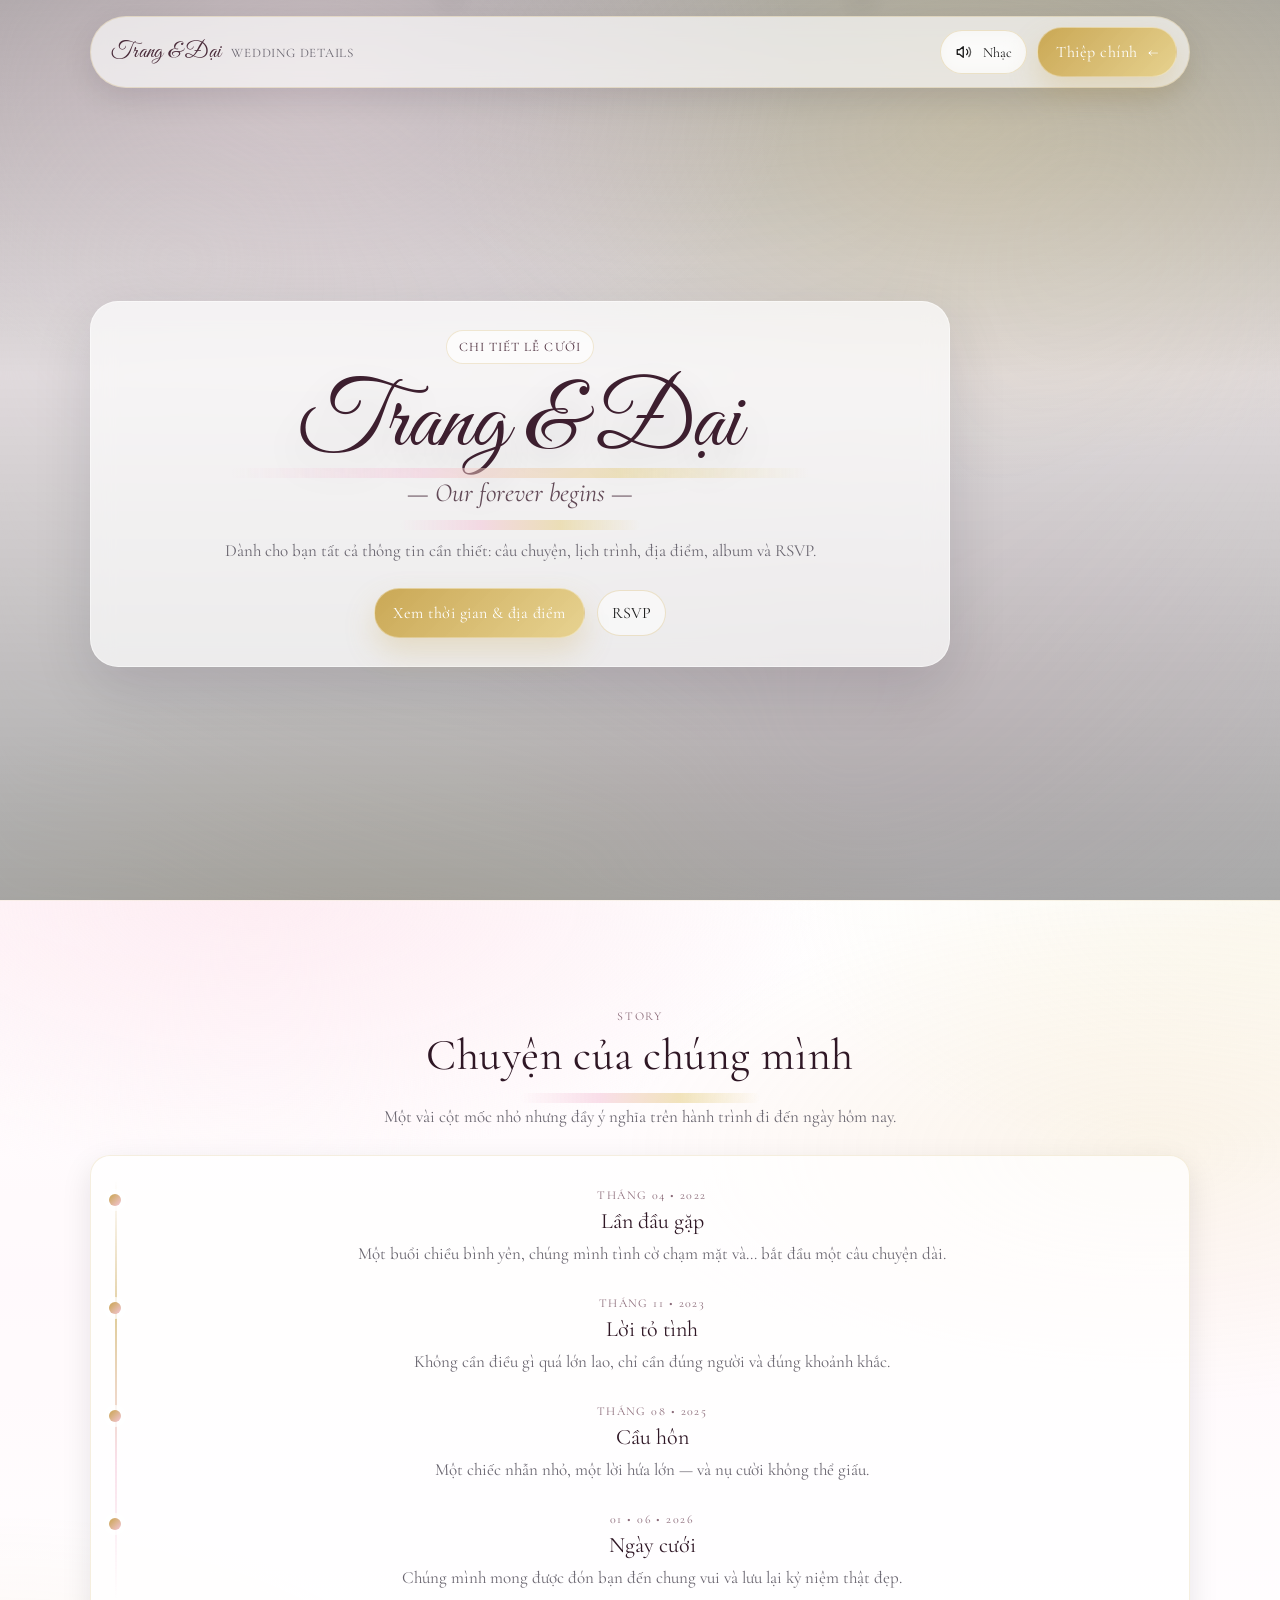
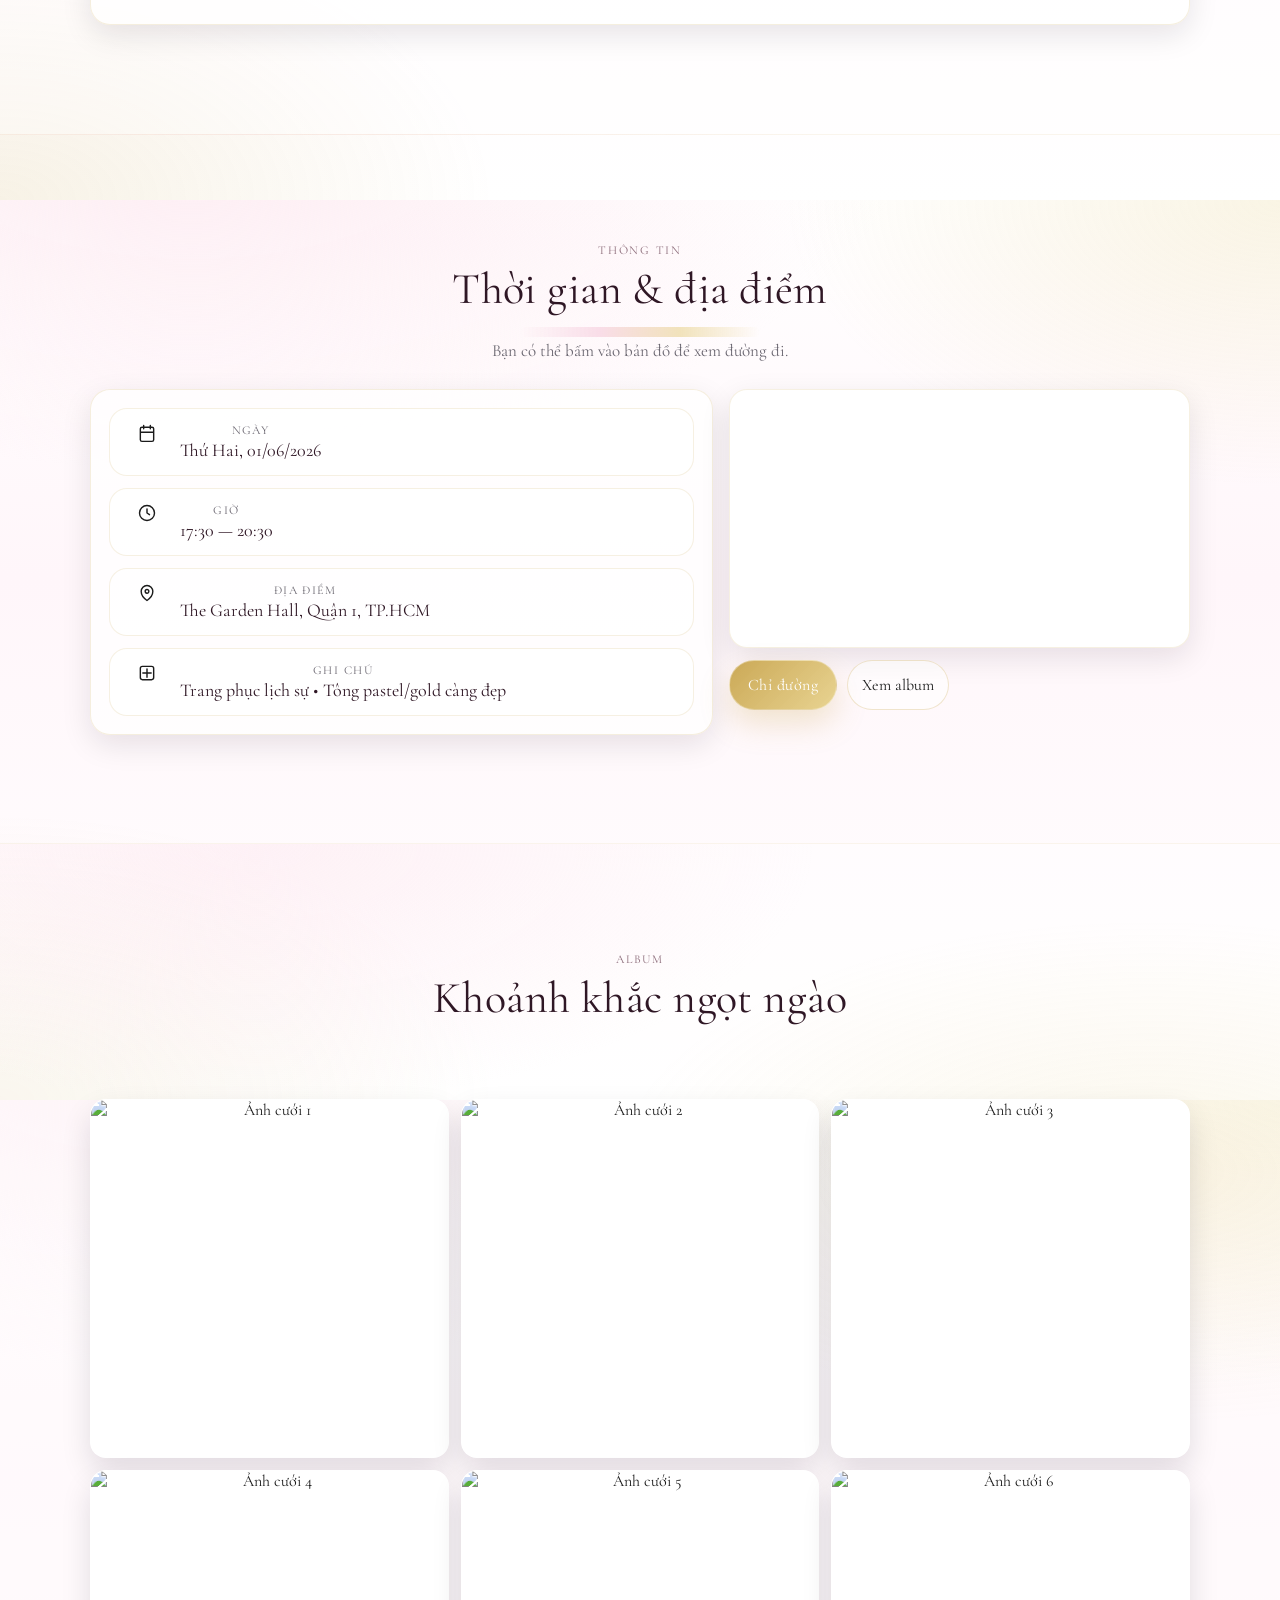
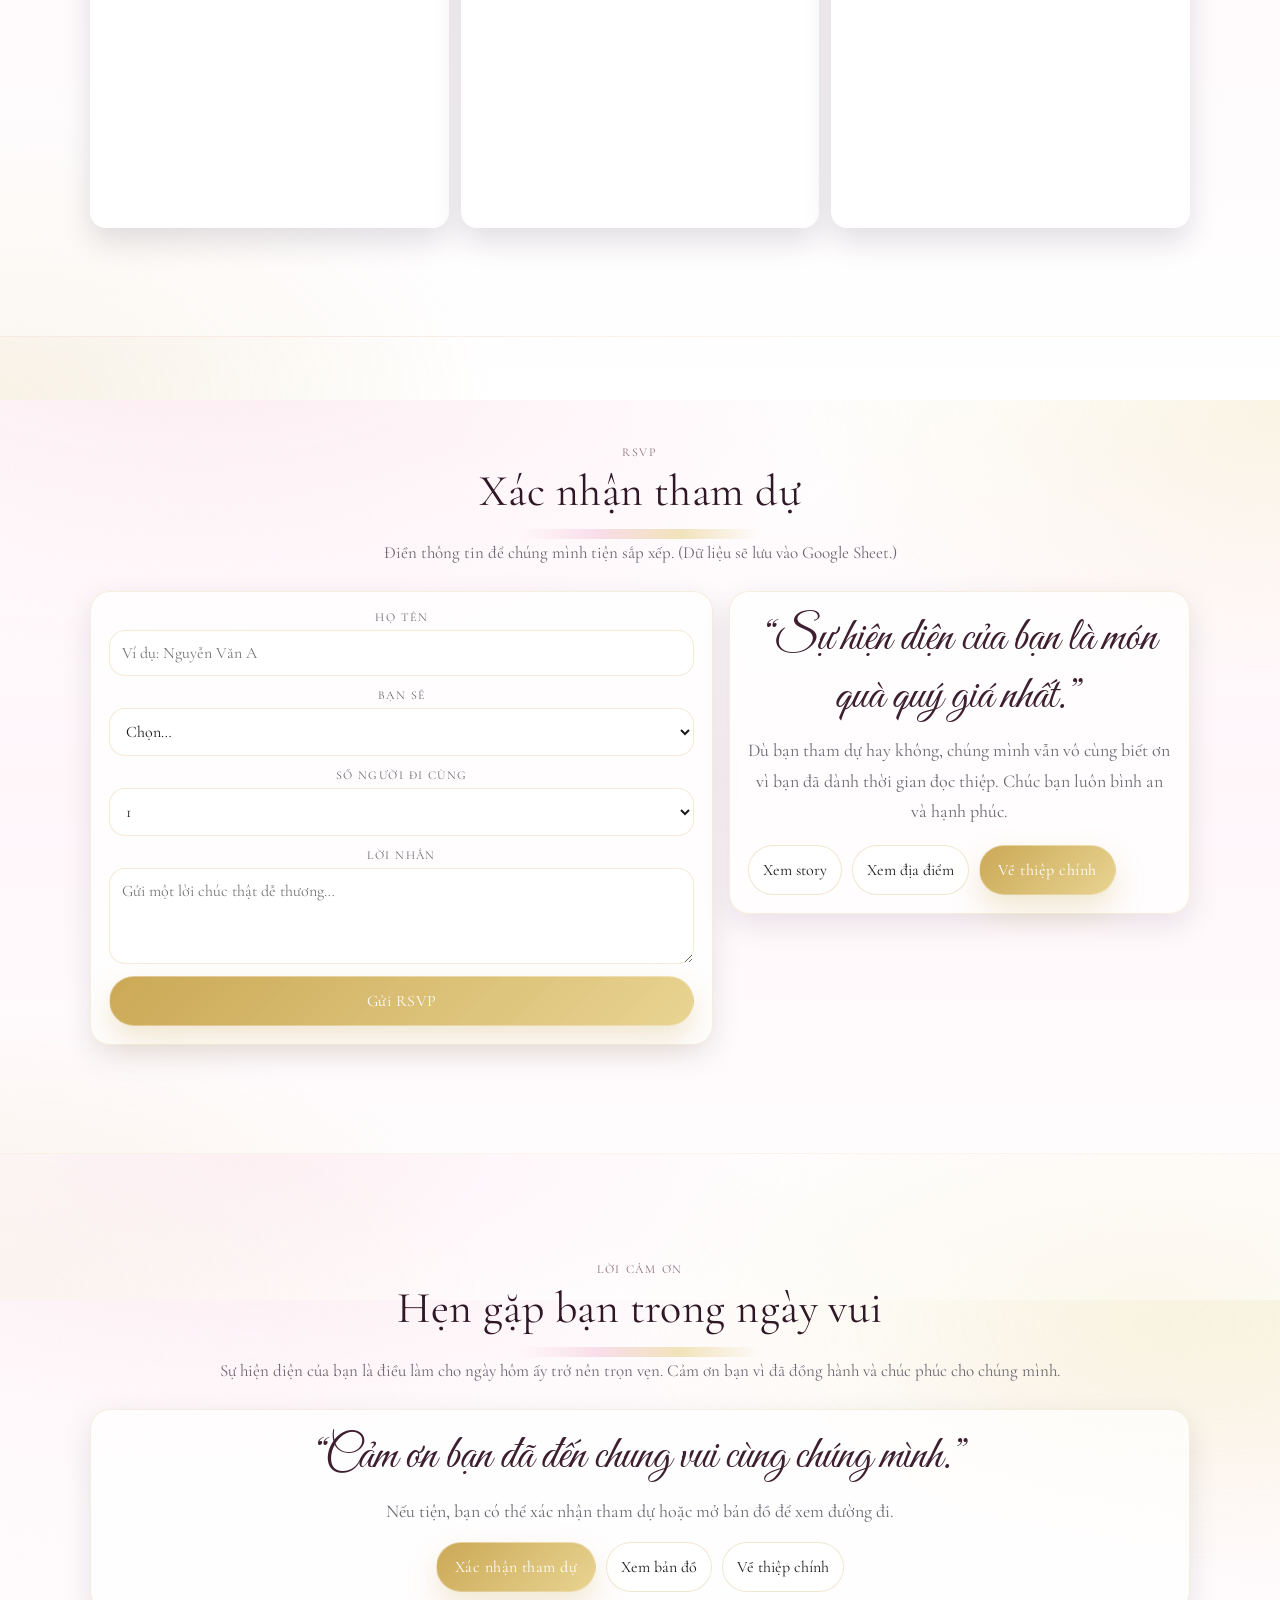
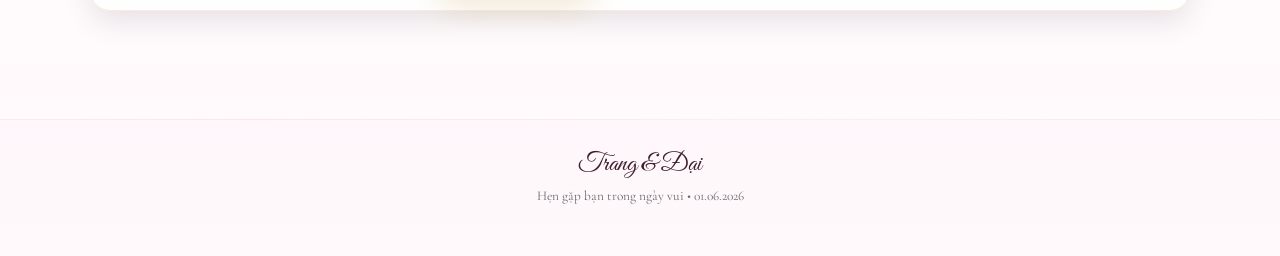
==== detail.html @ c299e95f "First commit" ====
<!doctype html>
<html lang="vi">
  <head>
    <meta charset="utf-8" />
    <meta name="viewport" content="width=device-width, initial-scale=1" />
    <title>Chi Tiết Lễ Cưới | Trang & Đại</title>
    <meta name="description" content="Chi tiết lễ cưới - câu chuyện, thời gian, địa điểm, album ảnh và RSVP." />

    <link rel="preconnect" href="https://fonts.googleapis.com" />
    <link rel="preconnect" href="https://fonts.gstatic.com" crossorigin />
    <link href="https://fonts.googleapis.com/css2?family=Cormorant+Garamond:wght@400;500;600;700&family=Great+Vibes&display=swap" rel="stylesheet" />

    <link rel="stylesheet" href="./style.css" />
  </head>
  <body>
    <div class="page-backdrop" aria-hidden="true"></div>
    <div class="petal-layer petal-layer--page" aria-hidden="true" data-petals></div>
    <div class="topbar">
      <div class="container">
        <div class="topbar-inner reveal">
          <a class="brand" href="./index.html" aria-label="Về trang thiệp">
            <span class="mark">Trang &amp; Đại</span>
            <span class="tag">Wedding Details</span>
          </a>
          <div style="display:flex; gap:10px; align-items:center;">
            <button class="btn btn-ghost" type="button" data-audio-toggle aria-pressed="false" title="Bật/Tắt nhạc nền">
              <span class="icon" aria-hidden="true">
                <svg viewBox="0 0 24 24" width="18" height="18" fill="none" xmlns="http://www.w3.org/2000/svg">
                  <path d="M11 5L6 9H3v6h3l5 4V5Z" stroke="currentColor" stroke-width="1.8" stroke-linejoin="round"/>
                  <path d="M15.5 8.5a5 5 0 0 1 0 7" stroke="currentColor" stroke-width="1.8" stroke-linecap="round"/>
                  <path d="M18.5 6a9 9 0 0 1 0 12" stroke="currentColor" stroke-width="1.8" stroke-linecap="round" opacity=".7"/>
                </svg>
              </span>
              <span style="font-size:14px;">Nhạc</span>
            </button>
            <a class="btn btn-primary" href="./index.html">
              Thiệp chính
              <span aria-hidden="true">←</span>
            </a>
          </div>
        </div>
      </div>
    </div>

    <header class="hero">
      <div class="hero-media" aria-hidden="true">
        <img
          data-parallax
          src="https://images.unsplash.com/photo-1529634806980-85c3dd6d34ac?auto=format&fit=crop&w=2200&q=80"
          alt=""
        />
      </div>

      <div class="container hero-content">
        <div class="hero-card">
          <div class="eyebrow reveal">Chi tiết lễ cưới</div>
          <div class="hero-names reveal delay-1">
            <span class="script">Trang &amp; Đại</span>
            <div class="amp">— Our forever begins —</div>
          </div>
          <div class="ornament reveal delay-2" aria-hidden="true"></div>
          <p class="hero-sub reveal delay-2">
            Dành cho bạn tất cả thông tin cần thiết: câu chuyện, lịch trình, địa điểm, album và RSVP.
          </p>
          <div class="meta-row reveal delay-3">
            <a class="btn btn-primary" href="#info">Xem thời gian &amp; địa điểm</a>
            <a class="btn btn-ghost" href="#rsvp">RSVP</a>
          </div>
        </div>
      </div>
    </header>

    <main>
      <section class="section section--alt section--center" id="story">
        <div class="container">
          <div class="section-head">
            <div class="kicker reveal">Story</div>
            <div class="h2 reveal delay-1">Chuyện của chúng mình</div>
            <div class="ornament reveal delay-2" aria-hidden="true"></div>
            <p class="lead reveal delay-2">
              Một vài cột mốc nhỏ nhưng đầy ý nghĩa trên hành trình đi đến ngày hôm nay.
            </p>
          </div>

          <div class="card reveal">
            <div class="timeline">
              <div class="tl-item reveal">
                <div class="tl-date">Tháng 04 • 2022</div>
                <div class="tl-title">Lần đầu gặp</div>
                <p class="tl-text">Một buổi chiều bình yên, chúng mình tình cờ chạm mặt và… bắt đầu một câu chuyện dài.</p>
              </div>
              <div class="tl-item reveal delay-1">
                <div class="tl-date">Tháng 11 • 2023</div>
                <div class="tl-title">Lời tỏ tình</div>
                <p class="tl-text">Không cần điều gì quá lớn lao, chỉ cần đúng người và đúng khoảnh khắc.</p>
              </div>
              <div class="tl-item reveal delay-2">
                <div class="tl-date">Tháng 08 • 2025</div>
                <div class="tl-title">Cầu hôn</div>
                <p class="tl-text">Một chiếc nhẫn nhỏ, một lời hứa lớn — và nụ cười không thể giấu.</p>
              </div>
              <div class="tl-item reveal delay-3">
                <div class="tl-date">01 • 06 • 2026</div>
                <div class="tl-title">Ngày cưới</div>
                <p class="tl-text">Chúng mình mong được đón bạn đến chung vui và lưu lại kỷ niệm thật đẹp.</p>
              </div>
            </div>
          </div>
        </div>
      </section>

      <section class="section section--center" id="info">
        <div class="container">
          <div class="section-head">
            <div class="kicker reveal">Thông tin</div>
            <div class="h2 reveal delay-1">Thời gian &amp; địa điểm</div>
            <div class="ornament reveal delay-2" aria-hidden="true"></div>
            <p class="lead reveal delay-2">Bạn có thể bấm vào bản đồ để xem đường đi.</p>
          </div>

          <div class="grid two-col">
            <div class="card reveal">
              <div class="info">
                <div class="info-item">
                  <div style="min-width:44px;">
                    <span class="icon" aria-hidden="true">
                      <svg viewBox="0 0 24 24" width="20" height="20" fill="none" xmlns="http://www.w3.org/2000/svg">
                        <path d="M8 7V3m8 4V3M5 11h14M6 5h12a2 2 0 0 1 2 2v13a2 2 0 0 1-2 2H6a2 2 0 0 1-2-2V7a2 2 0 0 1 2-2Z" stroke="currentColor" stroke-width="1.7" stroke-linecap="round"/>
                      </svg>
                    </span>
                  </div>
                  <div>
                    <div class="label">Ngày</div>
                    <div class="value">Thứ Hai, 01/06/2026</div>
                  </div>
                </div>
                <div class="info-item">
                  <div style="min-width:44px;">
                    <span class="icon" aria-hidden="true">
                      <svg viewBox="0 0 24 24" width="20" height="20" fill="none" xmlns="http://www.w3.org/2000/svg">
                        <path d="M12 7v5l3 2" stroke="currentColor" stroke-width="1.7" stroke-linecap="round" stroke-linejoin="round"/>
                        <path d="M12 21a9 9 0 1 0 0-18 9 9 0 0 0 0 18Z" stroke="currentColor" stroke-width="1.7"/>
                      </svg>
                    </span>
                  </div>
                  <div>
                    <div class="label">Giờ</div>
                    <div class="value">17:30 — 20:30</div>
                  </div>
                </div>
                <div class="info-item">
                  <div style="min-width:44px;">
                    <span class="icon" aria-hidden="true">
                      <svg viewBox="0 0 24 24" width="20" height="20" fill="none" xmlns="http://www.w3.org/2000/svg">
                        <path d="M12 21s7-4.7 7-11a7 7 0 0 0-14 0c0 6.3 7 11 7 11Z" stroke="currentColor" stroke-width="1.7" />
                        <path d="M12 12.2a2.2 2.2 0 1 0 0-4.4 2.2 2.2 0 0 0 0 4.4Z" stroke="currentColor" stroke-width="1.7" />
                      </svg>
                    </span>
                  </div>
                  <div>
                    <div class="label">Địa điểm</div>
                    <div class="value">The Garden Hall, Quận 1, TP.HCM</div>
                  </div>
                </div>
                <div class="info-item">
                  <div style="min-width:44px;">
                    <span class="icon" aria-hidden="true">
                      <svg viewBox="0 0 24 24" width="20" height="20" fill="none" xmlns="http://www.w3.org/2000/svg">
                        <path d="M7 12h10M12 7v10" stroke="currentColor" stroke-width="1.7" stroke-linecap="round"/>
                        <path d="M4 6.5a2.5 2.5 0 0 1 2.5-2.5h11A2.5 2.5 0 0 1 20 6.5v11A2.5 2.5 0 0 1 17.5 20h-11A2.5 2.5 0 0 1 4 17.5v-11Z" stroke="currentColor" stroke-width="1.7"/>
                      </svg>
                    </span>
                  </div>
                  <div>
                    <div class="label">Ghi chú</div>
                    <div class="value">Trang phục lịch sự • Tông pastel/gold càng đẹp</div>
                  </div>
                </div>
              </div>
            </div>

            <div class="reveal delay-1">
              <div class="map" aria-label="Bản đồ Google Maps">
                <iframe
                  loading="lazy"
                  referrerpolicy="no-referrer-when-downgrade"
                  src="https://www.google.com/maps?q=Landmark%2081%20Ho%20Chi%20Minh%20City&output=embed"
                  title="Google Maps"
                ></iframe>
              </div>
              <div style="margin-top:12px; display:flex; gap:10px; flex-wrap:wrap;">
                <a class="btn btn-primary" href="https://www.google.com/maps?q=Landmark%2081%20Ho%20Chi%20Minh%20City" target="_blank" rel="noreferrer">Chỉ đường</a>
                <a class="btn btn-ghost" href="#album">Xem album</a>
              </div>
            </div>
          </div>
        </div>
      </section>

      <section class="section section--alt section--center" id="album">
        <div class="container">
          <div class="section-head">
            <div class="kicker reveal">Album</div>
            <div class="h2 reveal delay-1">Khoảnh khắc ngọt ngào</div>
            <div class="ornament reveal delay-2" aria-hidden="true"></div>
            <p class="lead reveal delay-2">Chạm vào ảnh để xem lớn (lightbox).</p>
          </div>

          <div class="gallery reveal" data-gallery>
            <div class="g-item" data-src="https://images.unsplash.com/photo-1523437237164-d442d57cc3c9?auto=format&fit=crop&w=2200&q=80">
              <img src="https://images.unsplash.com/photo-1523437237164-d442d57cc3c9?auto=format&fit=crop&w=900&q=80" alt="Ảnh cưới 1" loading="lazy" />
            </div>
            <div class="g-item" data-src="https://images.unsplash.com/photo-1529634806980-85c3dd6d34ac?auto=format&fit=crop&w=2200&q=80">
              <img src="https://images.unsplash.com/photo-1529634806980-85c3dd6d34ac?auto=format&fit=crop&w=900&q=80" alt="Ảnh cưới 2" loading="lazy" />
            </div>
            <div class="g-item" data-src="https://images.unsplash.com/photo-1520857014576-2c4f4c972b57?auto=format&fit=crop&w=2200&q=80">
              <img src="https://images.unsplash.com/photo-1520857014576-2c4f4c972b57?auto=format&fit=crop&w=900&q=80" alt="Ảnh cưới 3" loading="lazy" />
            </div>
            <div class="g-item" data-src="https://images.unsplash.com/photo-1529516544815-3f3c1fc8a94a?auto=format&fit=crop&w=2200&q=80">
              <img src="https://images.unsplash.com/photo-1529516544815-3f3c1fc8a94a?auto=format&fit=crop&w=900&q=80" alt="Ảnh cưới 4" loading="lazy" />
            </div>
            <div class="g-item" data-src="https://images.unsplash.com/photo-1519741497674-611481863552?auto=format&fit=crop&w=2200&q=80">
              <img src="https://images.unsplash.com/photo-1519741497674-611481863552?auto=format&fit=crop&w=900&q=80" alt="Ảnh cưới 5" loading="lazy" />
            </div>
            <div class="g-item" data-src="https://images.unsplash.com/photo-1521702813222-1943f3fb9c07?auto=format&fit=crop&w=2200&q=80">
              <img src="https://images.unsplash.com/photo-1521702813222-1943f3fb9c07?auto=format&fit=crop&w=900&q=80" alt="Ảnh cưới 6" loading="lazy" />
            </div>
          </div>
        </div>
      </section>

      <section class="section section--center" id="rsvp">
        <div class="container">
          <div class="section-head">
            <div class="kicker reveal">RSVP</div>
            <div class="h2 reveal delay-1">Xác nhận tham dự</div>
            <div class="ornament reveal delay-2" aria-hidden="true"></div>
            <p class="lead reveal delay-2">Điền thông tin để chúng mình tiện sắp xếp. (Dữ liệu sẽ lưu vào Google Sheet.)</p>
          </div>

          <div class="grid two-col">
            <div class="card reveal">
              <form class="rsvp" data-rsvp>
                <div class="field">
                  <label for="name">Họ tên</label>
                  <input id="name" name="name" autocomplete="name" placeholder="Ví dụ: Nguyễn Văn A" required />
                </div>
                <div class="field">
                  <label for="attend">Bạn sẽ</label>
                  <select id="attend" name="attend" required>
                    <option value="">Chọn…</option>
                    <option value="yes">Tham dự</option>
                    <option value="maybe">Chưa chắc</option>
                    <option value="no">Xin phép vắng mặt</option>
                  </select>
                </div>
                <div class="field">
                  <label for="guests">Số người đi cùng</label>
                  <select id="guests" name="guests">
                    <option value="1">1</option>
                    <option value="2">2</option>
                    <option value="3">3</option>
                    <option value="4">4</option>
                  </select>
                </div>
                <div class="field">
                  <label for="note">Lời nhắn</label>
                  <textarea id="note" name="note" placeholder="Gửi một lời chúc thật dễ thương…"></textarea>
                </div>
                <button class="btn btn-primary" type="submit">Gửi RSVP</button>
              </form>
            </div>

            <div class="card reveal delay-1">
              <p class="invite-quote">“Sự hiện diện của bạn là món quà quý giá nhất.”</p>
              <p class="invite-sub">
                Dù bạn tham dự hay không, chúng mình vẫn vô cùng biết ơn vì bạn đã dành thời gian đọc thiệp.
                Chúc bạn luôn bình an và hạnh phúc.
              </p>
              <div style="margin-top:14px; display:flex; gap:10px; flex-wrap:wrap;">
                <a class="btn btn-ghost" href="#story">Xem story</a>
                <a class="btn btn-ghost" href="#info">Xem địa điểm</a>
                <a class="btn btn-primary" href="./index.html">Về thiệp chính</a>
              </div>
            </div>
          </div>
        </div>
      </section>

      <section class="section section--alt section--center" id="ending">
        <div class="container">
          <div class="section-head">
            <div class="kicker reveal">Lời cảm ơn</div>
            <div class="h2 reveal delay-1">Hẹn gặp bạn trong ngày vui</div>
            <div class="ornament reveal delay-2" aria-hidden="true"></div>
            <p class="lead reveal delay-2">
              Sự hiện diện của bạn là điều làm cho ngày hôm ấy trở nên trọn vẹn. Cảm ơn bạn vì đã đồng hành và chúc phúc cho chúng mình.
            </p>
          </div>

          <div class="card reveal" style="text-align:center;">
            <p class="invite-quote" style="margin-bottom:10px;">“Cảm ơn bạn đã đến chung vui cùng chúng mình.”</p>
            <p class="invite-sub" style="margin:0;">
              Nếu tiện, bạn có thể xác nhận tham dự hoặc mở bản đồ để xem đường đi.
            </p>
            <div style="margin-top:16px; display:flex; gap:10px; justify-content:center; flex-wrap:wrap;">
              <a class="btn btn-primary" href="#rsvp">Xác nhận tham dự</a>
              <a class="btn btn-ghost" href="#info">Xem bản đồ</a>
              <a class="btn btn-ghost" href="./index.html">Về thiệp chính</a>
            </div>
          </div>
        </div>
      </section>
    </main>

    <footer class="footer">
      <div class="container">
        <div class="sig">Trang &amp; Đại</div>
        <small>Hẹn gặp bạn trong ngày vui • 01.06.2026</small>
      </div>
    </footer>

    <div class="lightbox" data-lightbox aria-hidden="true">
      <div class="lightbox-inner" role="dialog" aria-modal="true" aria-label="Xem ảnh">
        <div class="lightbox-actions">
          <button class="btn pill" type="button" data-lightbox-prev title="Ảnh trước">←</button>
          <button class="btn pill" type="button" data-lightbox-next title="Ảnh sau">→</button>
          <button class="btn pill" type="button" data-lightbox-close title="Đóng">✕</button>
        </div>
        <img data-lightbox-img alt="Ảnh phóng to" />
      </div>
    </div>

    <div class="modal" data-modal aria-hidden="true">
      <div class="modal-card" role="dialog" aria-modal="true" aria-label="RSVP thành công">
        <div class="modal-title">Cảm ơn bạn</div>
        <p class="modal-text" data-modal-text>Chúng mình đã nhận RSVP (giả lập) của bạn.</p>
        <div style="display:flex; gap:10px; justify-content:flex-end; flex-wrap:wrap;">
          <button class="btn btn-ghost" type="button" data-modal-close>Đóng</button>
          <a class="btn btn-primary" href="#album">Xem album</a>
        </div>
      </div>
    </div>

    <audio
      data-audio
      preload="none"
      loop
      src="https://cdn.pixabay.com/download/audio/2022/03/15/audio_2f8130a1e8.mp3?filename=warm-piano-logo-113299.mp3"
    ></audio>

    <script src="./script.js"></script>
  </body>
</html>
---- style.css ----
:root{
  --bg:#fff;
  --ink:#1b1b1b;
  --muted:#6a6670;
  --gold:#c8a44d;
  --gold-2:#e6cf86;
  --pink:#f4c6d8;
  --pink-2:#fde7ef;
  --card:rgba(255,255,255,.72);
  --glass:rgba(255,255,255,.62);
  --shadow:0 20px 60px rgba(20, 10, 30, .12);
  --shadow-soft:0 10px 30px rgba(20, 10, 30, .10);
  --radius:20px;
  --radius-lg:28px;
  --ring:0 0 0 6px rgba(200,164,77,.20);
  --max:1100px;
  --space-1:8px;
  --space-2:16px;
  --space-3:24px;
  --space-4:32px;
}

*{box-sizing:border-box}
html,body{height:100%}
html{scroll-behavior:smooth}
body{
  margin:0;
  color:var(--ink);
  background:
    radial-gradient(1200px 600px at 15% -10%, rgba(253,231,239,.85), transparent 60%),
    radial-gradient(900px 520px at 100% 0%, rgba(230,207,134,.22), transparent 55%),
    radial-gradient(900px 520px at 0% 100%, rgba(200,164,77,.14), transparent 55%),
    linear-gradient(180deg, #fff, #fff6fa 42%, #fff 100%);
  font-family:"Cormorant Garamond", ui-serif, Georgia, "Times New Roman", serif;
  overflow-x:hidden;
}

img{max-width:100%; display:block}
a{color:inherit; text-decoration:none}
button, input, select, textarea{ font-family: inherit; }

.page-backdrop{
  position:fixed;
  inset:0;
  z-index:-1;
  pointer-events:none;
  background:
    radial-gradient(1100px 520px at 12% 8%, rgba(253,231,239,.75), transparent 60%),
    radial-gradient(1000px 520px at 90% 14%, rgba(230,207,134,.22), transparent 62%),
    radial-gradient(980px 560px at 30% 110%, rgba(200,164,77,.16), transparent 60%),
    radial-gradient(700px 420px at 70% 78%, rgba(244,198,216,.26), transparent 65%),
    linear-gradient(180deg, #fff, #fff6fa 42%, #fff 100%);
  filter: saturate(1.03);
}
.page-backdrop::before{
  content:"";
  position:absolute;
  inset:-20px;
  background:
    radial-gradient(circle at 15% 30%, rgba(255,255,255,.75), rgba(255,255,255,0) 55%),
    radial-gradient(circle at 85% 25%, rgba(255,255,255,.62), rgba(255,255,255,0) 58%),
    radial-gradient(circle at 65% 80%, rgba(255,255,255,.48), rgba(255,255,255,0) 62%);
  opacity:.55;
  filter: blur(18px);
}

.container{
  width: min(var(--max), calc(100% - 40px));
  margin-inline:auto;
}

.topbar{
  position:fixed;
  inset: 16px 0 auto 0;
  z-index:50;
  pointer-events:none;
}
.topbar-inner{
  pointer-events:auto;
  display:flex;
  align-items:center;
  justify-content:space-between;
  gap:12px;
  padding:10px 12px;
  border-radius:999px;
  background:rgba(255,255,255,.65);
  backdrop-filter: blur(10px);
  box-shadow: var(--shadow-soft);
  border:1px solid rgba(200,164,77,.22);
}
.brand{
  display:flex;
  align-items:baseline;
  gap:10px;
  padding-left:8px;
}
.brand .mark{
  font-family:"Great Vibes", cursive;
  font-size:22px;
  letter-spacing:.3px;
  color: #4a2b3a;
}
.brand .tag{
  font-size:13px;
  color:var(--muted);
  letter-spacing:.06em;
  text-transform:uppercase;
}

.btn{
  border:0;
  background:transparent;
  color:inherit;
  font:inherit;
  cursor:pointer;
}
.btn-primary{
  display:inline-flex;
  align-items:center;
  justify-content:center;
  gap:10px;
  padding:14px 18px;
  border-radius:999px;
  background: linear-gradient(135deg, rgba(200,164,77,.95), rgba(230,207,134,.9));
  color:#fff;
  letter-spacing:.03em;
  box-shadow: 0 14px 30px rgba(200,164,77,.25);
  border:1px solid rgba(255,255,255,.35);
  transition: transform .25s ease, box-shadow .25s ease, filter .25s ease;
}
.btn-primary:hover{ transform: translateY(-2px); filter: brightness(1.03); box-shadow: 0 18px 40px rgba(200,164,77,.28); }
.btn-primary:active{ transform: translateY(0px); }

.btn-ghost{
  display:inline-flex;
  align-items:center;
  justify-content:center;
  gap:10px;
  padding:12px 14px;
  border-radius:999px;
  border:1px solid rgba(200,164,77,.28);
  background: rgba(255,255,255,.55);
  backdrop-filter: blur(10px);
  transition: transform .25s ease, box-shadow .25s ease, background .25s ease;
}
.btn-ghost:hover{ transform: translateY(-1px); background: rgba(255,255,255,.70); box-shadow: 0 12px 25px rgba(20, 10, 30, .10); }
.btn-ghost:focus-visible{ outline:none; box-shadow: var(--ring); }

.icon{
  width:18px; height:18px; display:inline-block;
}

.hero{
  min-height: 100svh;
  position:relative;
  display:grid;
  align-items:center;
  padding: 110px 0 56px;
}
.hero-media{
  position:absolute;
  inset:0;
  overflow:hidden;
}
.hero-media::before{
  content:"";
  position:absolute;
  inset:-20px;
  background:
    radial-gradient(900px 600px at 25% 10%, rgba(253,231,239,.35), transparent 55%),
    radial-gradient(900px 600px at 75% 15%, rgba(230,207,134,.22), transparent 60%),
    linear-gradient(180deg, rgba(0,0,0,.35) 0%, rgba(0,0,0,.12) 42%, rgba(0,0,0,.35) 100%);
  z-index:1;
  pointer-events:none;
}
.pampas-silhouette{
  position:absolute;
  inset: auto 0 0 0;
  height: min(38vh, 320px);
  z-index:2;
  pointer-events:none;
  background:
    radial-gradient(220px 200px at 10% 90%, rgba(255,255,255,.22), transparent 70%),
    radial-gradient(220px 200px at 35% 92%, rgba(230,207,134,.18), transparent 70%),
    radial-gradient(220px 200px at 70% 92%, rgba(244,198,216,.18), transparent 72%),
    linear-gradient(180deg, rgba(0,0,0,0) 0%, rgba(0,0,0,.22) 100%);
  mask-image: linear-gradient(180deg, transparent 0%, #000 30%, #000 100%);
  opacity:.9;
  filter: blur(.2px);
}
.hero-media img{
  width:100%;
  height:100%;
  object-fit:cover;
  transform: scale(1.06);
  filter: contrast(1.02) saturate(1.05);
}
.hero-content{
  position:relative;
  z-index:2;
  padding-bottom: 0;
}

.hero-card{
  width:min(860px, 100%);
  background: rgba(255,255,255,.70);
  backdrop-filter: blur(12px);
  border: 1px solid rgba(255,255,255,.45);
  border-radius: var(--radius-lg);
  padding: 22px 18px;
  box-shadow: var(--shadow);
  text-align:center;
}
.eyebrow{
  display:inline-flex;
  align-items:center;
  gap:10px;
  padding: 8px 12px;
  border-radius:999px;
  background: rgba(255,255,255,.65);
  border: 1px solid rgba(200,164,77,.24);
  color:#4a2b3a;
  font-size: 13px;
  letter-spacing:.08em;
  text-transform: uppercase;
}
.hero-names{
  margin: 14px 0 8px;
  line-height:1.02;
}
.hero-names .script{
  font-family:"Great Vibes", cursive;
  font-size: clamp(56px, 11vw, 92px);
  font-weight:400;
  color:#3d1f2f;
  text-shadow: 0 18px 40px rgba(20, 10, 30, .16);
  display:block;
  position:relative;
  will-change: transform, opacity, filter;
  animation: heroNameIn .65s ease both;
}
.hero-names .amp{
  font-family:"Cormorant Garamond", ui-serif, Georgia, "Times New Roman", serif;
  font-style:italic;
  font-size: clamp(18px, 3.6vw, 26px);
  color: rgba(61,31,47,.8);
  margin: 8px 0;
}
.hero-sub{
  margin: var(--space-1) 0 var(--space-3);
  color: var(--muted);
  font-size: 17px;
  line-height:1.55;
}

.hero-names .script{
  font-size: clamp(56px, 11vw, 92px);
  letter-spacing:.2px;
}

.hero-names .script::after{
  content:"";
  position:absolute;
  left: 50%;
  bottom: -6px;
  width: 72%;
  height: 10px;
  transform: translateX(-50%);
  border-radius: 999px;
  background: linear-gradient(90deg, rgba(244,198,216,.0), rgba(244,198,216,.55), rgba(230,207,134,.55), rgba(244,198,216,.0));
  filter: blur(.2px);
  opacity:.9;
}

@keyframes heroNameIn{
  0%{ opacity:0; transform: translate3d(0, 10px, 0) scale(.985); filter: blur(2px); }
  100%{ opacity:1; transform: translate3d(0, 0, 0) scale(1); filter: blur(0px); }
}

.hero-date{
  margin: var(--space-2) 0 var(--space-2);
  display:grid;
  gap:4px;
}
.hero-date__label{
  font-size: 12px;
  letter-spacing:.18em;
  text-transform: uppercase;
  color: rgba(61,31,47,.70);
}
.hero-date__value{
  font-size: clamp(24px, 5.6vw, 40px);
  font-weight: 700;
  letter-spacing:.06em;
  color:#2f1725;
}
.hero-date__meta{
  font-size: 15px;
  color: var(--muted);
}
.meta-row{
  display:flex;
  flex-wrap:wrap;
  align-items:center;
  gap:12px;
  margin-top: var(--space-2);
  justify-content:center;
}

.countdown{
  display:flex;
  gap:10px;
  flex-wrap:wrap;
}
.cd{
  min-width: 72px;
  padding: 10px 12px;
  border-radius: 16px;
  background: rgba(255,255,255,.68);
  border:1px solid rgba(200,164,77,.18);
  box-shadow: 0 10px 25px rgba(20,10,30,.08);
  text-align:center;
}
.cd .num{
  font-variant-numeric: tabular-nums;
  font-size: 24px;
  font-weight: 700;
  color:#3d1f2f;
}
.cd .lbl{
  margin-top:2px;
  font-size: 12px;
  letter-spacing:.10em;
  text-transform: uppercase;
  color: var(--muted);
}

.section{
  padding: 96px 0;
  position:relative;
}
.section--alt{
  background:
    radial-gradient(900px 420px at 20% 0%, rgba(253,231,239,.55), transparent 62%),
    radial-gradient(900px 420px at 90% 30%, rgba(230,207,134,.16), transparent 60%),
    rgba(255,255,255,.35);
  border-top: 1px solid rgba(200,164,77,.10);
  border-bottom: 1px solid rgba(200,164,77,.10);
}
.section--center .section-head,
.section--center{ text-align:center; }

.ornament{
  width: min(240px, 70%);
  height: 10px;
  margin: 14px auto 0;
  border-radius: 999px;
  background: linear-gradient(90deg, rgba(244,198,216,0), rgba(244,198,216,.55), rgba(230,207,134,.55), rgba(244,198,216,0));
  opacity:.95;
}
.ornament--pampas{
  height: 14px;
  width: min(320px, 78%);
  background:
    radial-gradient(12px 10px at 12% 50%, rgba(230,207,134,.65), rgba(230,207,134,0) 70%),
    radial-gradient(14px 12px at 26% 50%, rgba(253,231,239,.75), rgba(253,231,239,0) 70%),
    radial-gradient(14px 12px at 40% 50%, rgba(230,207,134,.60), rgba(230,207,134,0) 72%),
    radial-gradient(12px 10px at 54% 50%, rgba(253,231,239,.75), rgba(253,231,239,0) 72%),
    radial-gradient(14px 12px at 68% 50%, rgba(230,207,134,.62), rgba(230,207,134,0) 72%),
    radial-gradient(14px 12px at 82% 50%, rgba(253,231,239,.70), rgba(253,231,239,0) 72%),
    linear-gradient(90deg, rgba(244,198,216,0), rgba(230,207,134,.35), rgba(244,198,216,0));
  filter: blur(.1px);
}
.section-head{
  margin-bottom: var(--space-3);
}
.kicker{
  color:#8a6a78;
  letter-spacing:.14em;
  text-transform: uppercase;
  font-size: 12px;
}
.h2{
  margin: 8px 0 8px;
  font-size: clamp(26px, 5.6vw, 44px);
  line-height:1.1;
  letter-spacing:.01em;
  color:#2f1725;
}
.lead{
  margin:0;
  color: var(--muted);
  font-size: 17px;
  line-height:1.65;
}

.grid{
  display:grid;
  gap:16px;
}
.two-col{
  grid-template-columns: 1fr;
}

.card{
  background: var(--card);
  border: 1px solid rgba(200,164,77,.18);
  border-radius: var(--radius);
  box-shadow: var(--shadow-soft);
  padding: 18px;
}

.timeline{
  position:relative;
  padding-left: 18px;
}
.timeline::before{
  content:"";
  position:absolute;
  left: 6px;
  top: 6px;
  bottom: 6px;
  width: 2px;
  background: linear-gradient(180deg, rgba(200,164,77,.0), rgba(200,164,77,.55), rgba(244,198,216,.55), rgba(200,164,77,.0));
}
.tl-item{
  position:relative;
  padding: 14px 12px 14px 18px;
  border-radius: 16px;
  transition: transform .25s ease, background .25s ease;
}
.tl-item:hover{ transform: translateY(-2px); background: rgba(255,255,255,.52); }
.tl-item::before{
  content:"";
  position:absolute;
  left: -18px;
  top: 20px;
  width: 12px;
  height: 12px;
  border-radius: 999px;
  background: linear-gradient(135deg, var(--gold), var(--pink));
  box-shadow: 0 0 0 5px rgba(255,255,255,.75);
}
.tl-date{
  font-size: 12px;
  letter-spacing:.12em;
  text-transform:uppercase;
  color:#8a6a78;
}
.tl-title{
  margin: 6px 0 6px;
  font-size: 22px;
  color:#2f1725;
}
.tl-text{
  margin:0;
  color: var(--muted);
  line-height:1.65;
  font-size: 17px;
}

.info{
  display:grid;
  gap:12px;
}
.info-item{
  display:flex;
  gap:12px;
  align-items:flex-start;
  padding: 14px;
  border-radius: 18px;
  background: rgba(255,255,255,.62);
  border:1px solid rgba(200,164,77,.16);
}
.info-item .label{
  font-size: 12px;
  letter-spacing:.12em;
  text-transform: uppercase;
  color: var(--muted);
}
.info-item .value{
  margin-top:2px;
  font-size: 18px;
  color:#2f1725;
}

.map{
  border-radius: 18px;
  overflow:hidden;
  border:1px solid rgba(200,164,77,.16);
  box-shadow: var(--shadow-soft);
  aspect-ratio: 16/10;
  background:#fff;
}
.map iframe{width:100%; height:100%; border:0}

.gallery{
  display:grid;
  grid-template-columns: repeat(2, 1fr);
  gap: 10px;
}
.g-item{
  position:relative;
  border-radius: 16px;
  overflow:hidden;
  border:1px solid rgba(255,255,255,.55);
  box-shadow: 0 14px 30px rgba(20,10,30,.12);
  background:#fff;
  cursor:pointer;
  transform: translateZ(0);
}
.g-item img{
  width:100%;
  height:100%;
  aspect-ratio: 1/1;
  object-fit:cover;
  transition: transform .45s ease, filter .45s ease;
}
.g-item::after{
  content:"";
  position:absolute;
  inset:0;
  background: linear-gradient(180deg, rgba(0,0,0,.0), rgba(0,0,0,.30));
  opacity:0;
  transition: opacity .35s ease;
}
.g-item:hover img{ transform: scale(1.06); filter:saturate(1.06) }
.g-item:hover::after{ opacity:1; }

.rsvp{
  display:grid;
  gap:12px;
}
.field{
  display:grid;
  gap:6px;
}
.field label{
  font-size: 12px;
  letter-spacing:.12em;
  text-transform: uppercase;
  color: var(--muted);
}
input, select, textarea{
  width:100%;
  border-radius: 16px;
  border:1px solid rgba(200,164,77,.22);
  background: rgba(255,255,255,.70);
  padding: 12px 12px;
  font: inherit;
  color: var(--ink);
  outline:none;
  transition: box-shadow .25s ease, border-color .25s ease;
}
textarea{ resize: vertical; min-height: 96px; }
input:focus, select:focus, textarea:focus{
  border-color: rgba(200,164,77,.45);
  box-shadow: var(--ring);
}

.invite-quote{
  font-family:"Great Vibes", cursive;
  font-size: clamp(30px, 6vw, 46px);
  color:#3d1f2f;
  line-height:1.25;
  margin: 0;
}
.invite-sub{
  margin-top: 10px;
  color: var(--muted);
  font-size: 18px;
  line-height:1.7;
}

.footer{
  padding: 28px 0 52px;
  color: rgba(61,31,47,.7);
  text-align:center;
}
.footer .sig{
  font-family:"Great Vibes", cursive;
  font-size: 26px;
  color:#3d1f2f;
}
.footer small{ display:block; margin-top:8px; color: var(--muted); }

/* Scroll reveal */
.reveal{
  opacity:0;
  transform: translateY(10px);
  transition: opacity .50s ease, transform .50s ease;
  will-change: opacity, transform;
}
.reveal.is-visible{
  opacity:1;
  transform: translateY(0);
}
.reveal.delay-1{ transition-delay: .04s; }
.reveal.delay-2{ transition-delay: .08s; }
.reveal.delay-3{ transition-delay: .12s; }

/* Petals */
.petal-layer{
  position:absolute;
  inset:0;
  pointer-events:none;
  overflow:hidden;
  z-index:2;
}
.petal-layer--page{
  position:fixed;
  inset:0;
  z-index:5;
}
.petal{
  position:absolute;
  width: 16px;
  height: 16px;
  border-radius: 12px 12px 12px 0;
  background: radial-gradient(circle at 30% 30%, rgba(255,255,255,.9), rgba(244,198,216,.95) 55%, rgba(200,164,77,.45));
  box-shadow: 0 12px 24px rgba(20,10,30,.12);
  opacity:.85;
  transform: rotate(20deg);
  filter: blur(.1px);
  animation-name: fall;
  animation-timing-function: linear;
}
@keyframes fall{
  0%{ transform: translate3d(0,-20px,0) rotate(0deg); }
  100%{ transform: translate3d(var(--drift, 40px), calc(100vh + 40px), 0) rotate(320deg); }
}

/* Lightbox */
.lightbox{
  position:fixed;
  inset:0;
  z-index:100;
  background: rgba(10, 5, 12, .72);
  backdrop-filter: blur(10px);
  display:none;
  align-items:center;
  justify-content:center;
  padding: 16px;
}
.lightbox.is-open{ display:flex; }
.lightbox-inner{
  width: min(980px, 100%);
  border-radius: 22px;
  overflow:hidden;
  background: rgba(255,255,255,.05);
  border:1px solid rgba(255,255,255,.18);
  box-shadow: 0 24px 80px rgba(0,0,0,.35);
  position:relative;
}
.lightbox img{
  width:100%;
  height:auto;
  display:block;
  max-height: 80svh;
  object-fit: cover;
}
.lightbox-actions{
  position:absolute;
  inset: 12px 12px auto auto;
  display:flex;
  gap:8px;
}
.pill{
  padding: 10px 12px;
  border-radius: 999px;
  background: rgba(255,255,255,.18);
  border: 1px solid rgba(255,255,255,.22);
  color: #fff;
  backdrop-filter: blur(10px);
}
.pill:hover{ background: rgba(255,255,255,.24); }

/* Modal */
.modal{
  position:fixed;
  inset:0;
  z-index:110;
  display:none;
  align-items:center;
  justify-content:center;
  padding: 18px;
}
.modal.is-open{ display:flex; }
.modal::before{
  content:"";
  position:absolute;
  inset:0;
  background: rgba(10, 5, 12, .60);
  backdrop-filter: blur(10px);
}
.modal-card{
  position:relative;
  width: min(560px, 100%);
  border-radius: 26px;
  background: rgba(255,255,255,.82);
  border: 1px solid rgba(255,255,255,.55);
  box-shadow: 0 24px 80px rgba(0,0,0,.26);
  padding: 18px;
}
.modal-title{
  font-size: 28px;
  margin: 4px 0 8px;
  color:#2f1725;
}
.modal-text{
  margin:0 0 14px;
  color: var(--muted);
  font-size: 18px;
  line-height:1.65;
}

/* Reduce motion */
@media (prefers-reduced-motion: reduce){
  html{ scroll-behavior:auto }
  .reveal{ transition:none; transform:none; opacity:1 }
  .petal{ animation:none }
  .btn-primary, .btn-ghost, .g-item img{ transition:none }
}

/* Tablet */
@media (min-width: 640px){
  .container{
    width: min(var(--max), calc(100% - 64px));
  }
  .hero{
    padding: 104px 0 34px;
  }
  .hero-card{
    padding: 26px 24px;
  }
  .cd{
    min-width: 86px;
    padding: 12px 14px;
  }
  .cd .num{
    font-size: 30px;
  }
  .section{ padding: 108px 0; }
  .two-col{
    grid-template-columns: 1.05fr .95fr;
    align-items:start;
  }
  .gallery{
    grid-template-columns: repeat(3, 1fr);
    gap: 12px;
  }
  .map{
    aspect-ratio: 16/9;
  }
}

@media (min-width: 860px){
  .hero{
    padding: 112px 0 44px;
  }
  .hero-card{ padding: 28px 26px; }
  .two-col{
    grid-template-columns: 1.15fr .85fr;
    align-items:start;
  }
  .gallery{
    grid-template-columns: repeat(3, 1fr);
    gap: 12px;
  }
  .map{ aspect-ratio: 16/9; }
}

@media (max-width: 420px){
  .topbar-inner{
    flex-wrap:wrap;
    justify-content:center;
    gap:10px;
  }
  .brand{
    justify-content:center;
    padding-left:0;
  }
  .brand .tag{ display:none; }
  .hero-card{
    padding: 20px 16px;
  }
  .hero-date__meta{
    font-size: 13px;
  }
  .cd{
    min-width: 68px;
    padding: 10px 10px;
  }
  .cd .num{ font-size: 22px; }
}
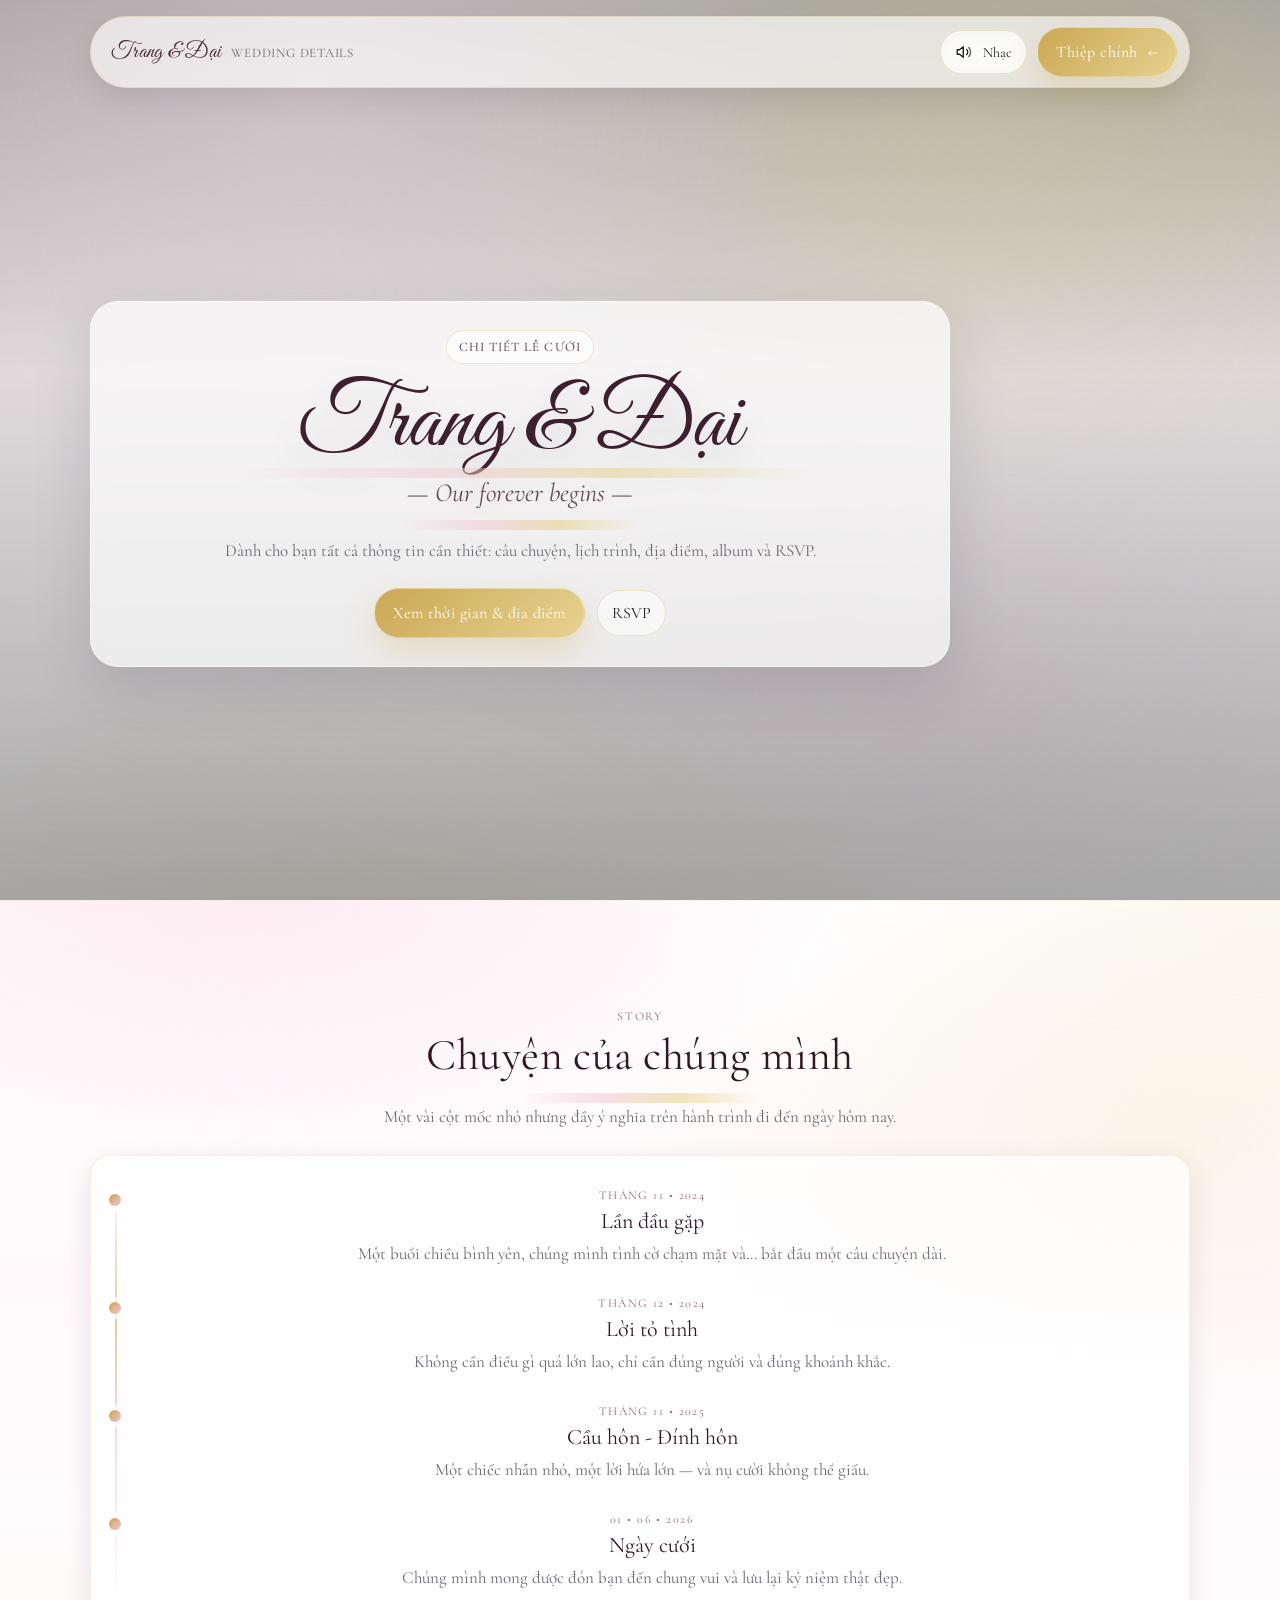
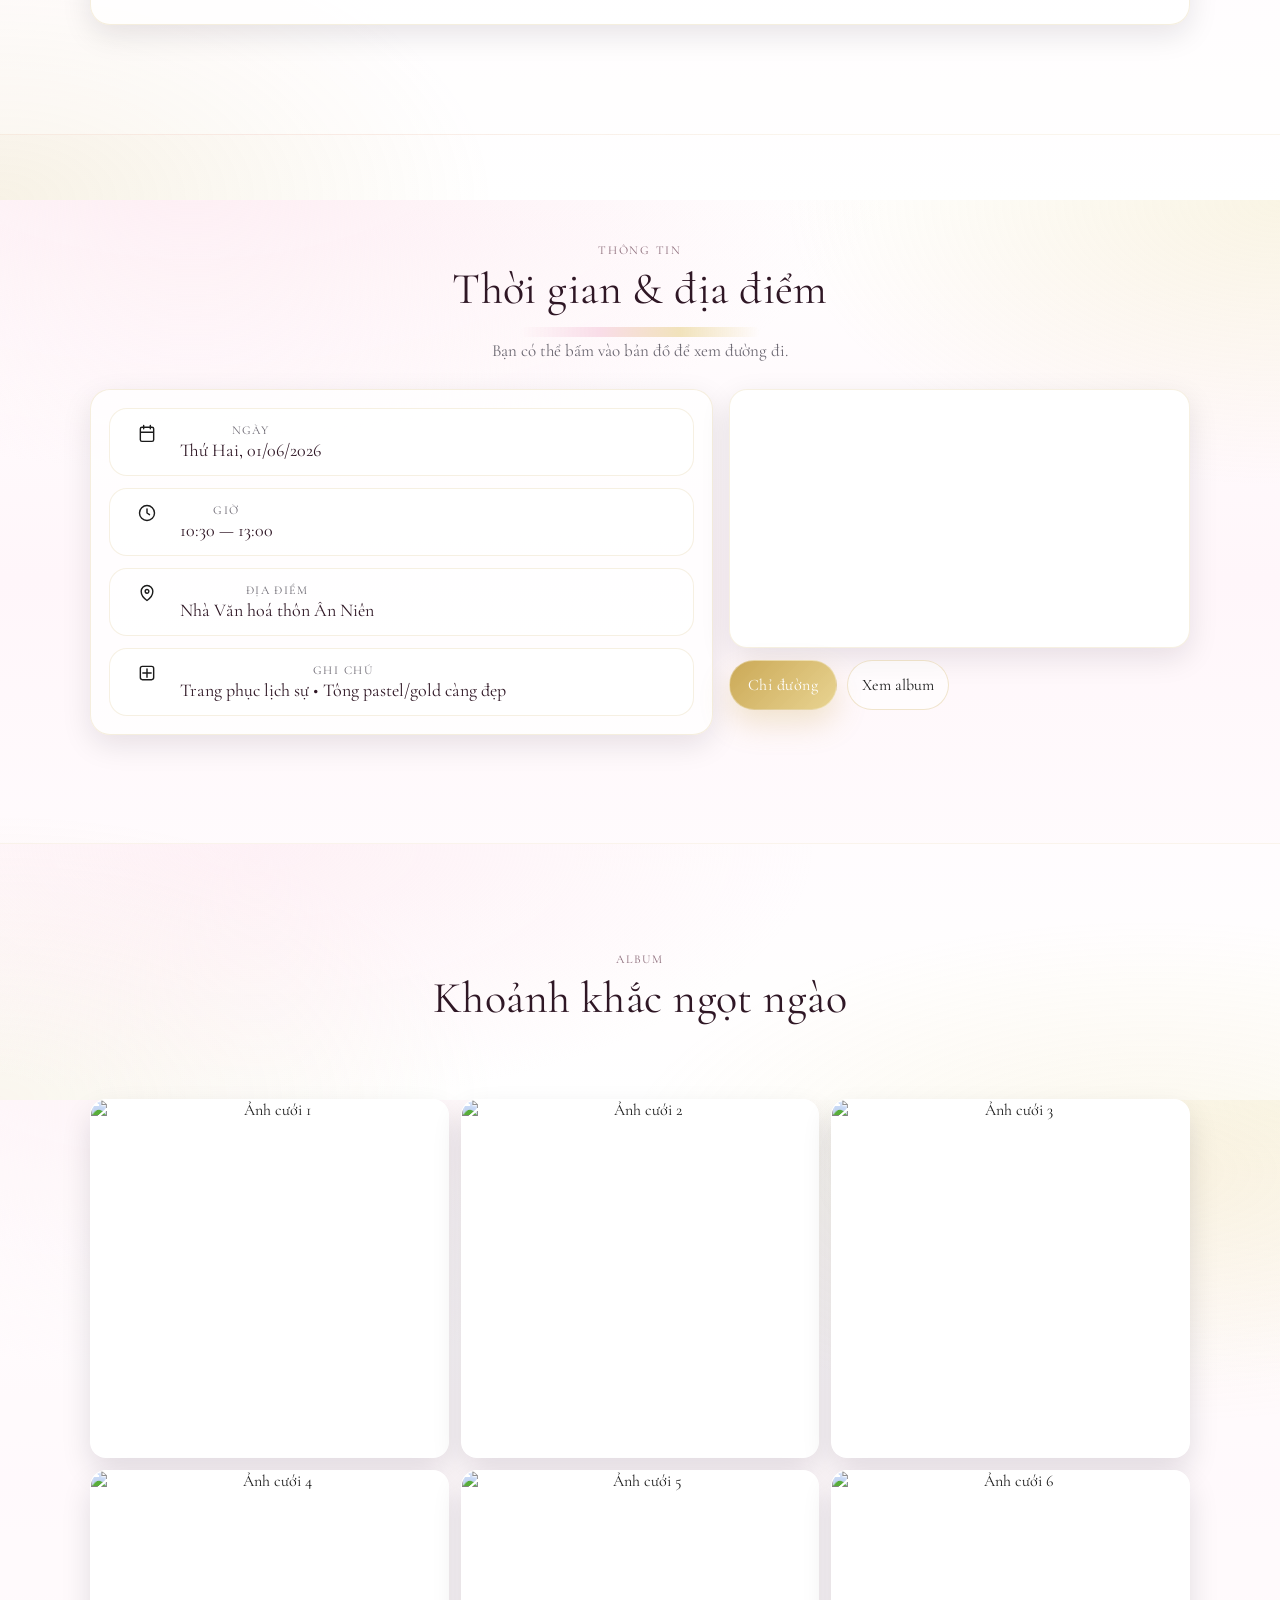
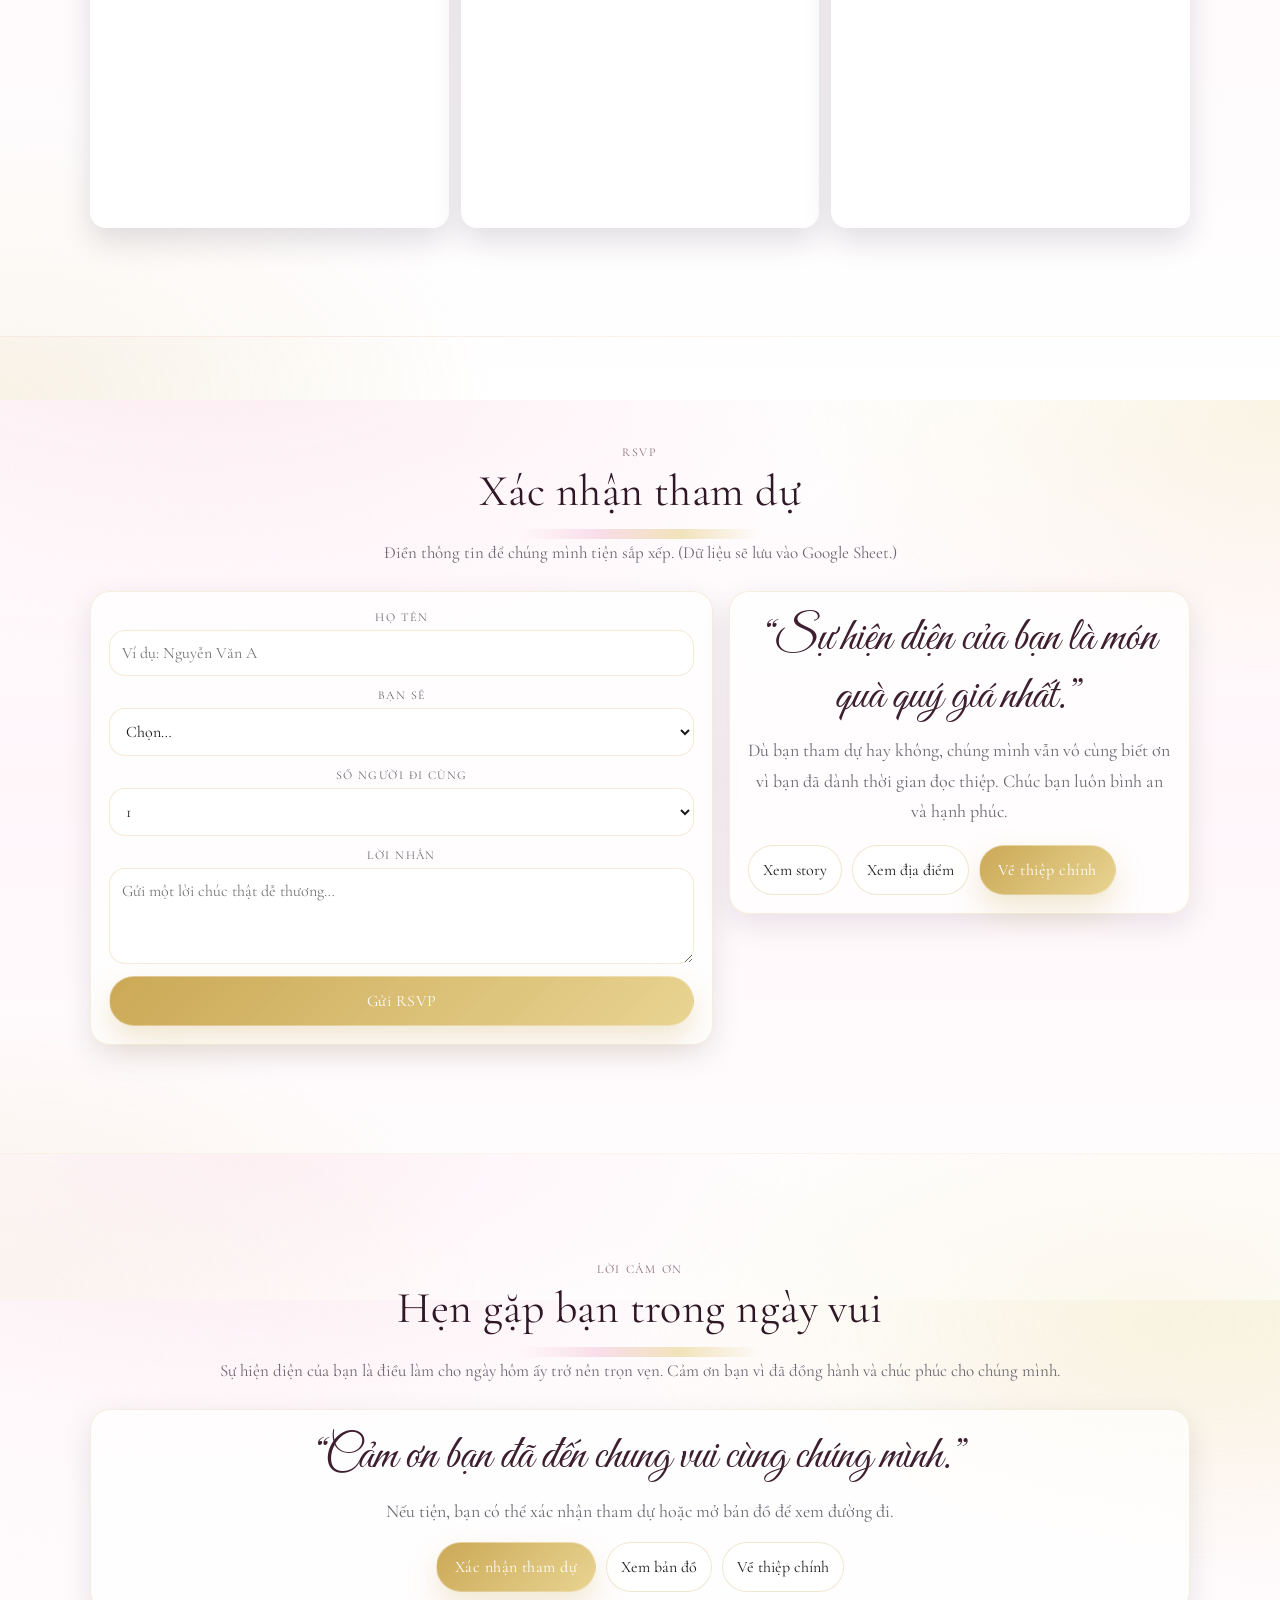
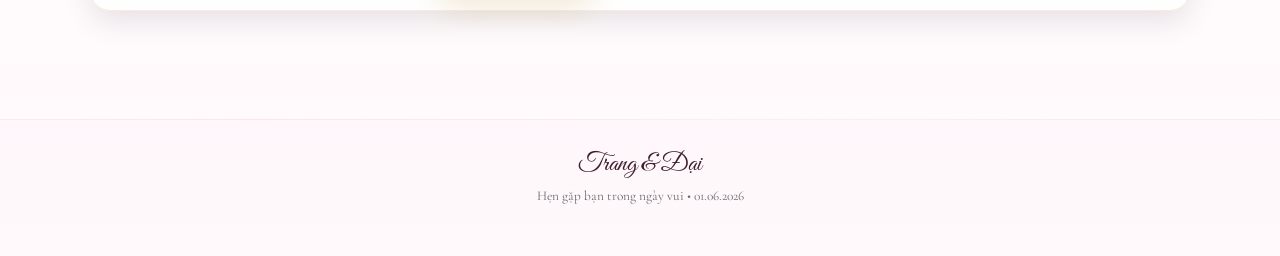
==== commit e485bd91: "fix: name and address" ====
--- a/detail.html
+++ b/detail.html
@@ -46,7 +46,7 @@
       <div class="hero-media" aria-hidden="true">
         <img
           data-parallax
-          src="https://images.unsplash.com/photo-1529634806980-85c3dd6d34ac?auto=format&fit=crop&w=2200&q=80"
+          src="https://images.unsplash.com/photo-1519741497674-611481863552?auto=format&fit=crop&w=900&q=80"
           alt=""
         />
       </div>
@@ -85,18 +85,18 @@
           <div class="card reveal">
             <div class="timeline">
               <div class="tl-item reveal">
-                <div class="tl-date">Tháng 04 • 2022</div>
+                <div class="tl-date">Tháng 11 • 2024</div>
                 <div class="tl-title">Lần đầu gặp</div>
                 <p class="tl-text">Một buổi chiều bình yên, chúng mình tình cờ chạm mặt và… bắt đầu một câu chuyện dài.</p>
               </div>
               <div class="tl-item reveal delay-1">
-                <div class="tl-date">Tháng 11 • 2023</div>
+                <div class="tl-date">Tháng 12 • 2024</div>
                 <div class="tl-title">Lời tỏ tình</div>
                 <p class="tl-text">Không cần điều gì quá lớn lao, chỉ cần đúng người và đúng khoảnh khắc.</p>
               </div>
               <div class="tl-item reveal delay-2">
-                <div class="tl-date">Tháng 08 • 2025</div>
-                <div class="tl-title">Cầu hôn</div>
+                <div class="tl-date">Tháng 11 • 2025</div>
+                <div class="tl-title">Cầu hôn - Đính hôn</div>
                 <p class="tl-text">Một chiếc nhẫn nhỏ, một lời hứa lớn — và nụ cười không thể giấu.</p>
               </div>
               <div class="tl-item reveal delay-3">
@@ -145,7 +145,7 @@
                   </div>
                   <div>
                     <div class="label">Giờ</div>
-                    <div class="value">17:30 — 20:30</div>
+                    <div class="value">10:30 — 13:00</div>
                   </div>
                 </div>
                 <div class="info-item">
@@ -159,7 +159,7 @@
                   </div>
                   <div>
                     <div class="label">Địa điểm</div>
-                    <div class="value">The Garden Hall, Quận 1, TP.HCM</div>
+                    <div class="value">Nhà Văn hoá thôn Ân Niên</div>
                   </div>
                 </div>
                 <div class="info-item">
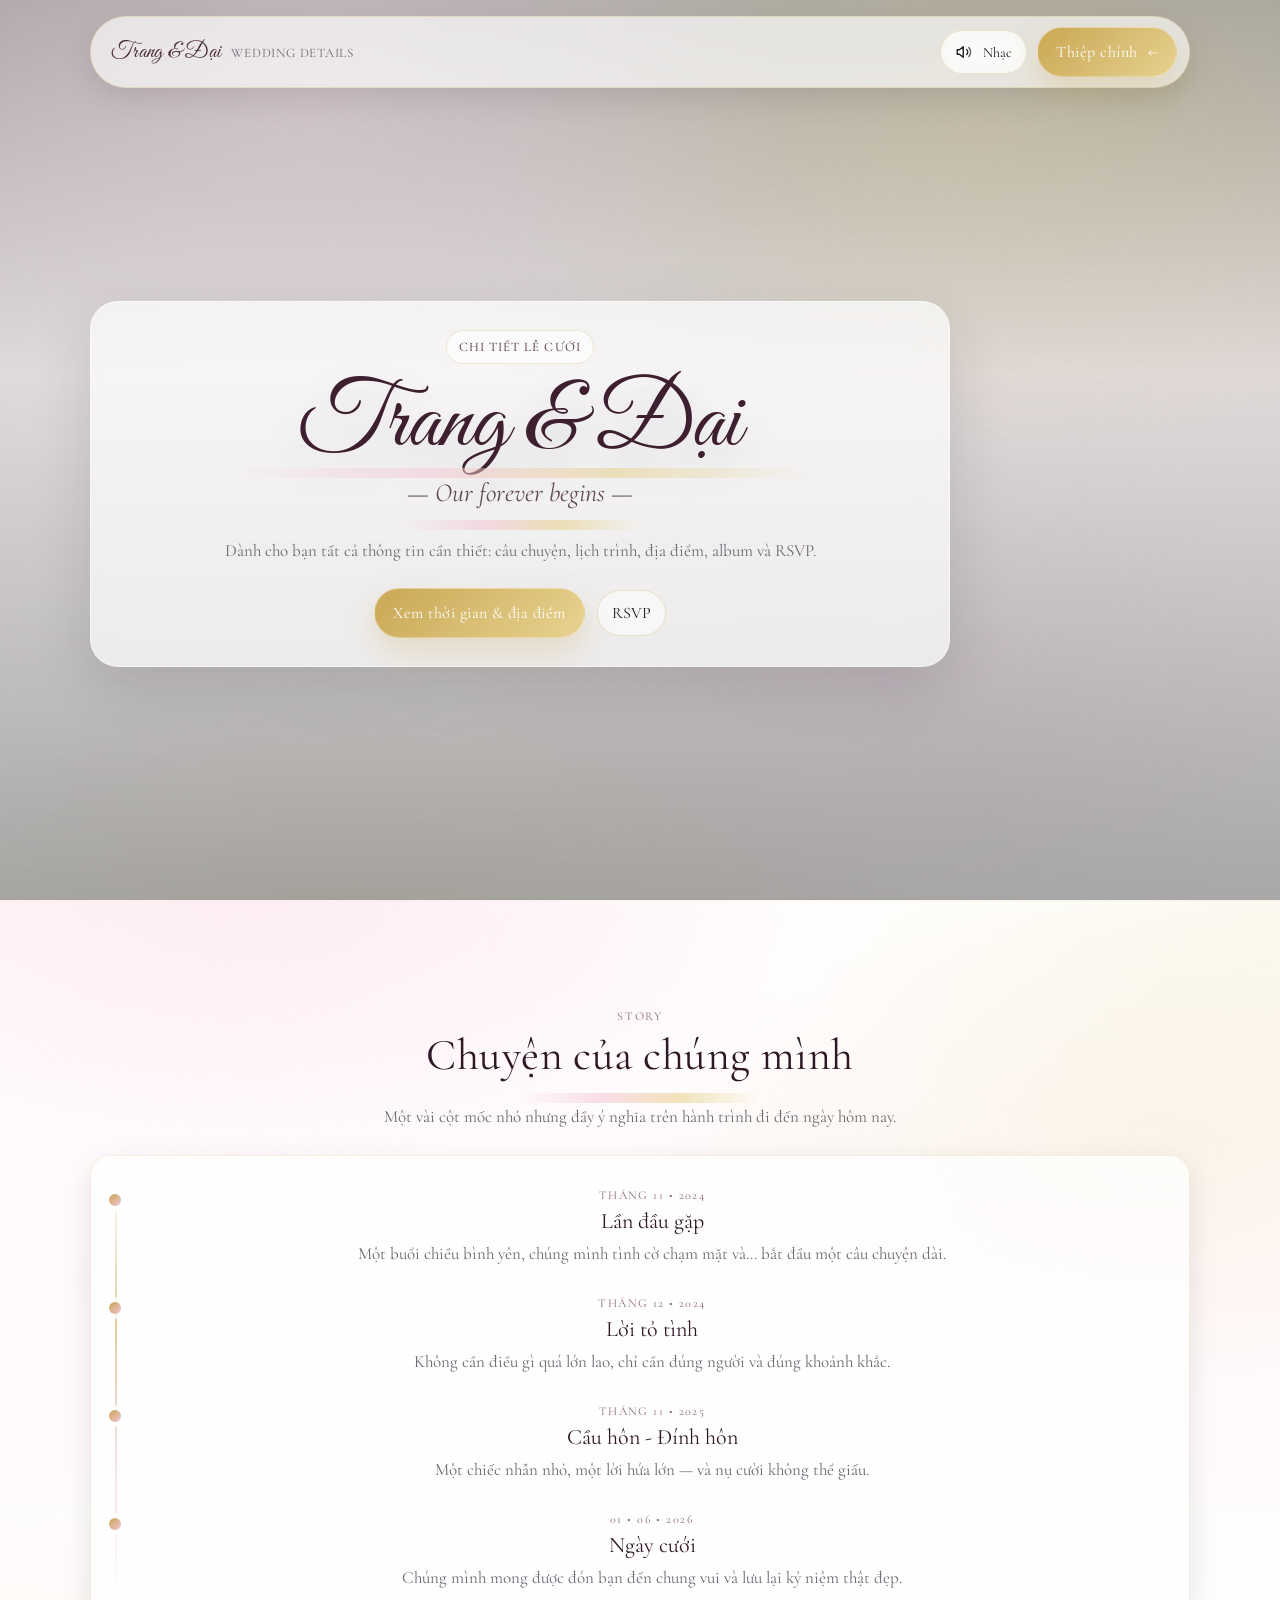
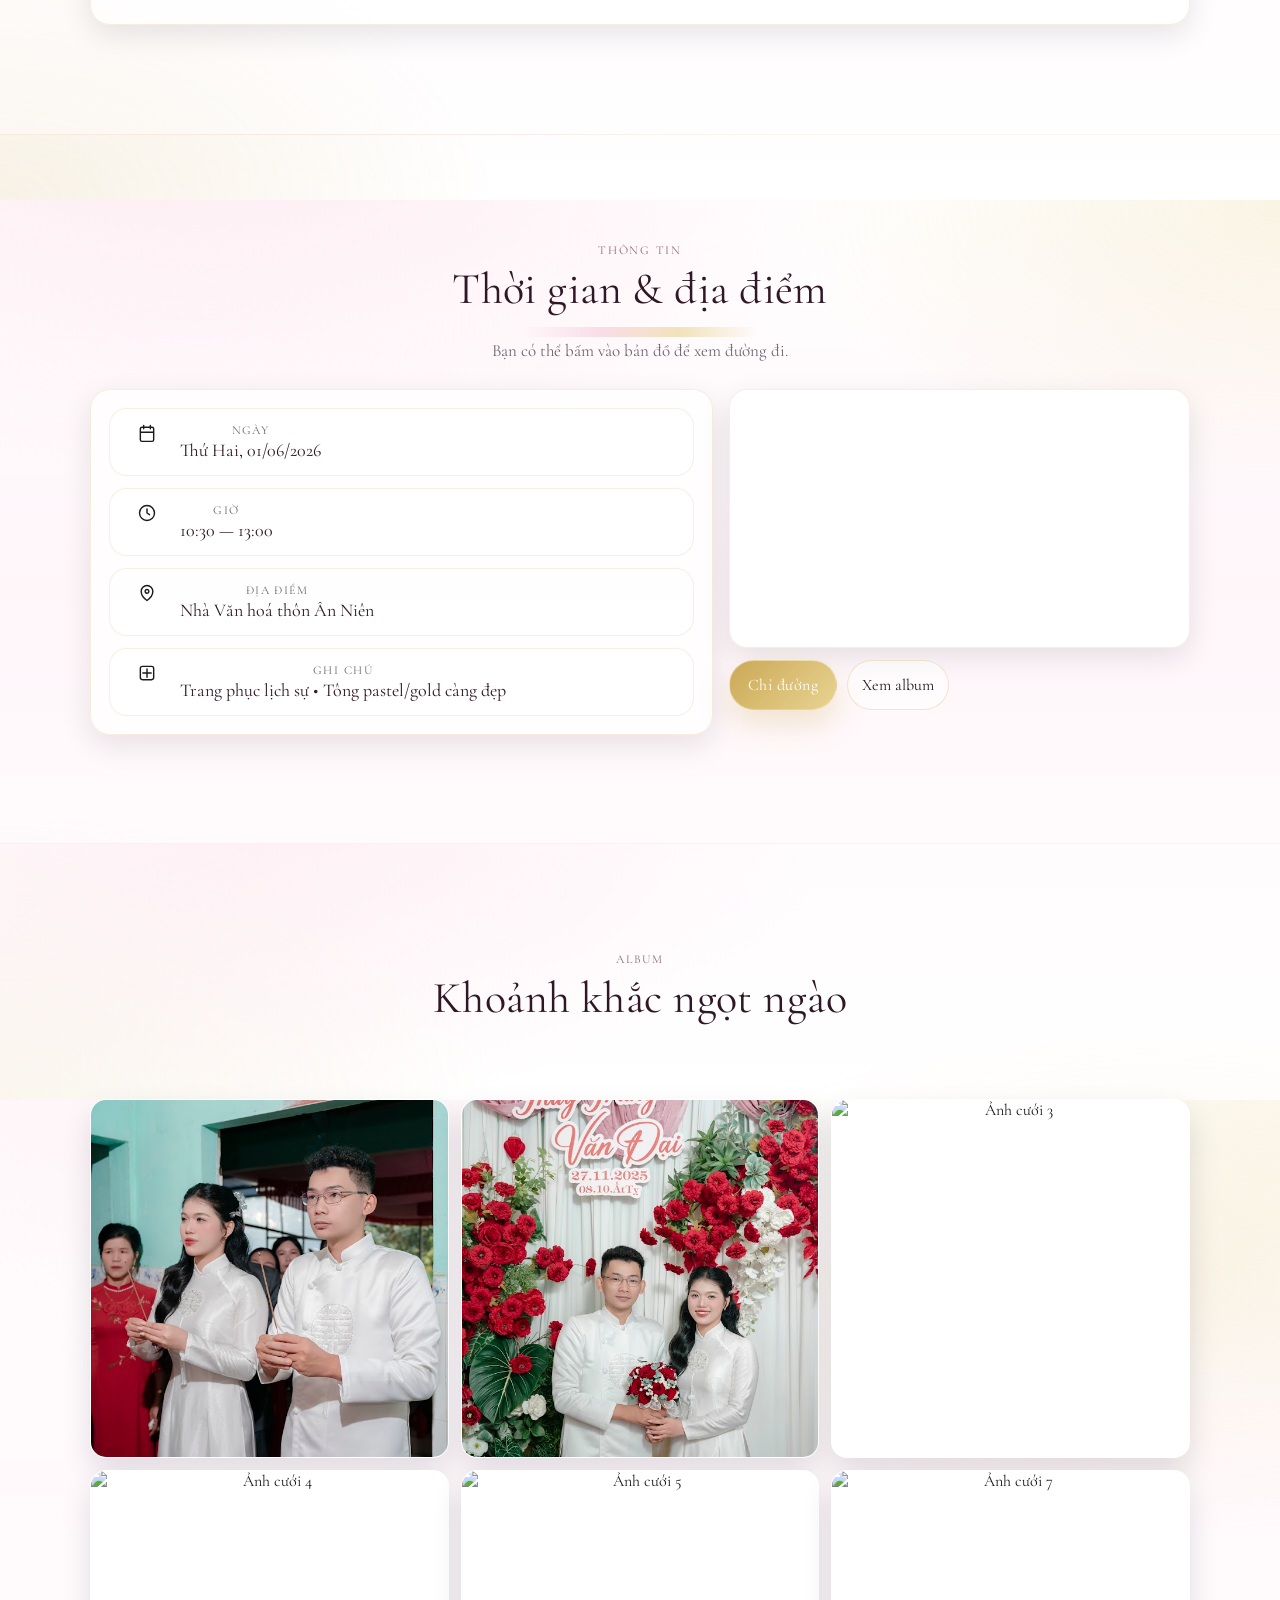
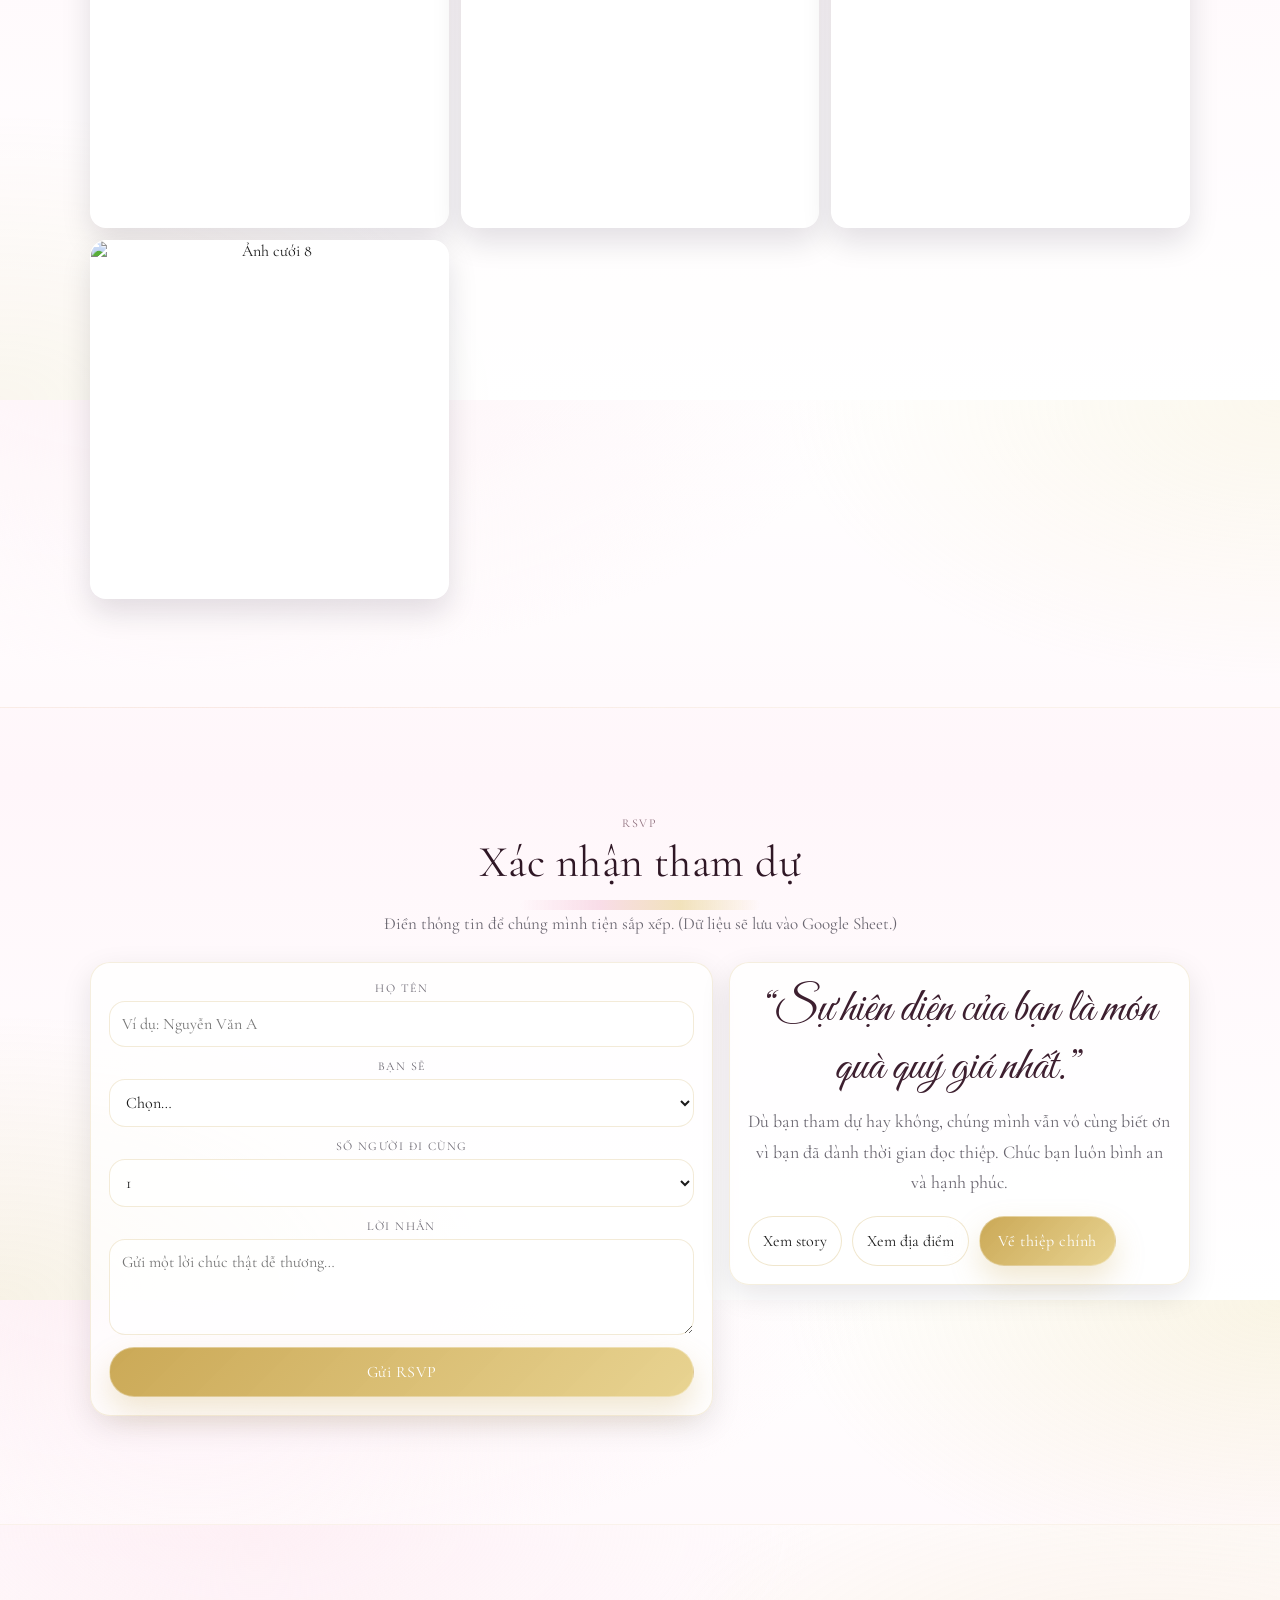
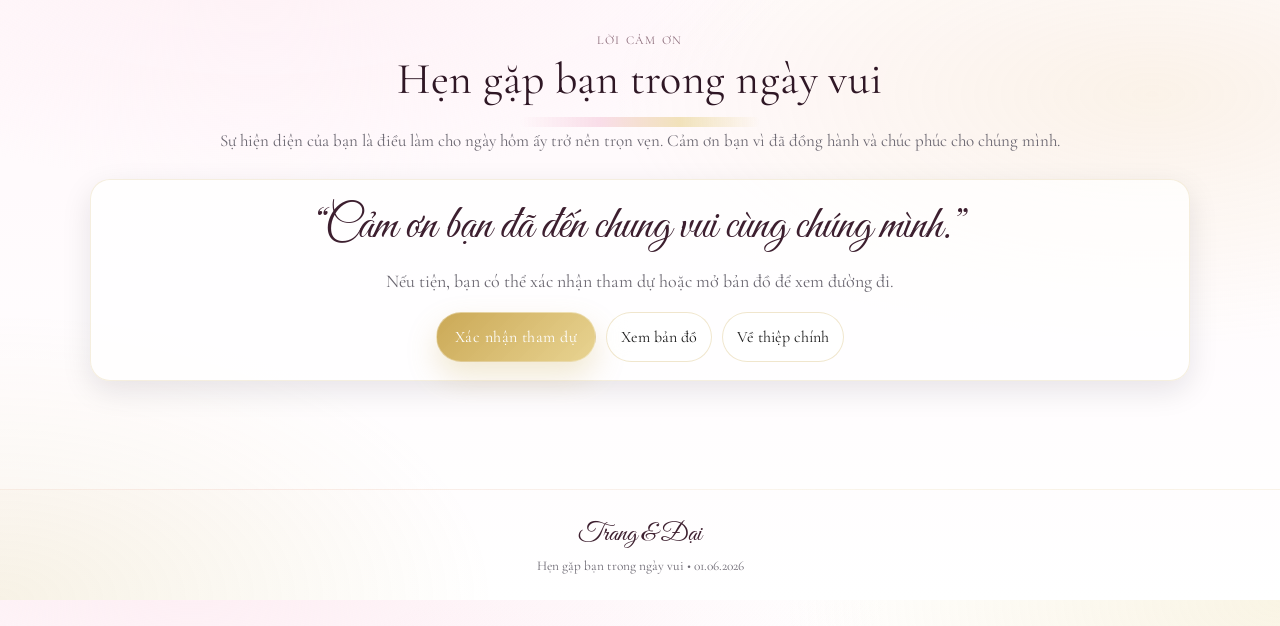
==== commit df525d6f: "fix: album and fix script sheet" ====
--- a/detail.html
+++ b/detail.html
@@ -207,23 +207,26 @@
           </div>
 
           <div class="gallery reveal" data-gallery>
+            <div class="g-item" data-src="./LAN04963.jpg">
+              <img src="./LAN04963.jpg" alt="Ảnh cưới 1" loading="lazy" />
+            </div>
+            <div class="g-item" data-src="./LAN04990.jpg">
+              <img src="./LAN04990.jpg" alt="Ảnh cưới 2" loading="lazy" />
+            </div>
             <div class="g-item" data-src="https://images.unsplash.com/photo-1523437237164-d442d57cc3c9?auto=format&fit=crop&w=2200&q=80">
-              <img src="https://images.unsplash.com/photo-1523437237164-d442d57cc3c9?auto=format&fit=crop&w=900&q=80" alt="Ảnh cưới 1" loading="lazy" />
+              <img src="https://images.unsplash.com/photo-1523437237164-d442d57cc3c9?auto=format&fit=crop&w=900&q=80" alt="Ảnh cưới 3" loading="lazy" />
             </div>
             <div class="g-item" data-src="https://images.unsplash.com/photo-1529634806980-85c3dd6d34ac?auto=format&fit=crop&w=2200&q=80">
-              <img src="https://images.unsplash.com/photo-1529634806980-85c3dd6d34ac?auto=format&fit=crop&w=900&q=80" alt="Ảnh cưới 2" loading="lazy" />
+              <img src="https://images.unsplash.com/photo-1529634806980-85c3dd6d34ac?auto=format&fit=crop&w=900&q=80" alt="Ảnh cưới 4" loading="lazy" />
             </div>
             <div class="g-item" data-src="https://images.unsplash.com/photo-1520857014576-2c4f4c972b57?auto=format&fit=crop&w=2200&q=80">
-              <img src="https://images.unsplash.com/photo-1520857014576-2c4f4c972b57?auto=format&fit=crop&w=900&q=80" alt="Ảnh cưới 3" loading="lazy" />
-            </div>
-            <div class="g-item" data-src="https://images.unsplash.com/photo-1529516544815-3f3c1fc8a94a?auto=format&fit=crop&w=2200&q=80">
-              <img src="https://images.unsplash.com/photo-1529516544815-3f3c1fc8a94a?auto=format&fit=crop&w=900&q=80" alt="Ảnh cưới 4" loading="lazy" />
+              <img src="https://images.unsplash.com/photo-1520857014576-2c4f4c972b57?auto=format&fit=crop&w=900&q=80" alt="Ảnh cưới 5" loading="lazy" />
             </div>
             <div class="g-item" data-src="https://images.unsplash.com/photo-1519741497674-611481863552?auto=format&fit=crop&w=2200&q=80">
-              <img src="https://images.unsplash.com/photo-1519741497674-611481863552?auto=format&fit=crop&w=900&q=80" alt="Ảnh cưới 5" loading="lazy" />
+              <img src="https://images.unsplash.com/photo-1519741497674-611481863552?auto=format&fit=crop&w=900&q=80" alt="Ảnh cưới 7" loading="lazy" />
             </div>
             <div class="g-item" data-src="https://images.unsplash.com/photo-1521702813222-1943f3fb9c07?auto=format&fit=crop&w=2200&q=80">
-              <img src="https://images.unsplash.com/photo-1521702813222-1943f3fb9c07?auto=format&fit=crop&w=900&q=80" alt="Ảnh cưới 6" loading="lazy" />
+              <img src="https://images.unsplash.com/photo-1521702813222-1943f3fb9c07?auto=format&fit=crop&w=900&q=80" alt="Ảnh cưới 8" loading="lazy" />
             </div>
           </div>
         </div>
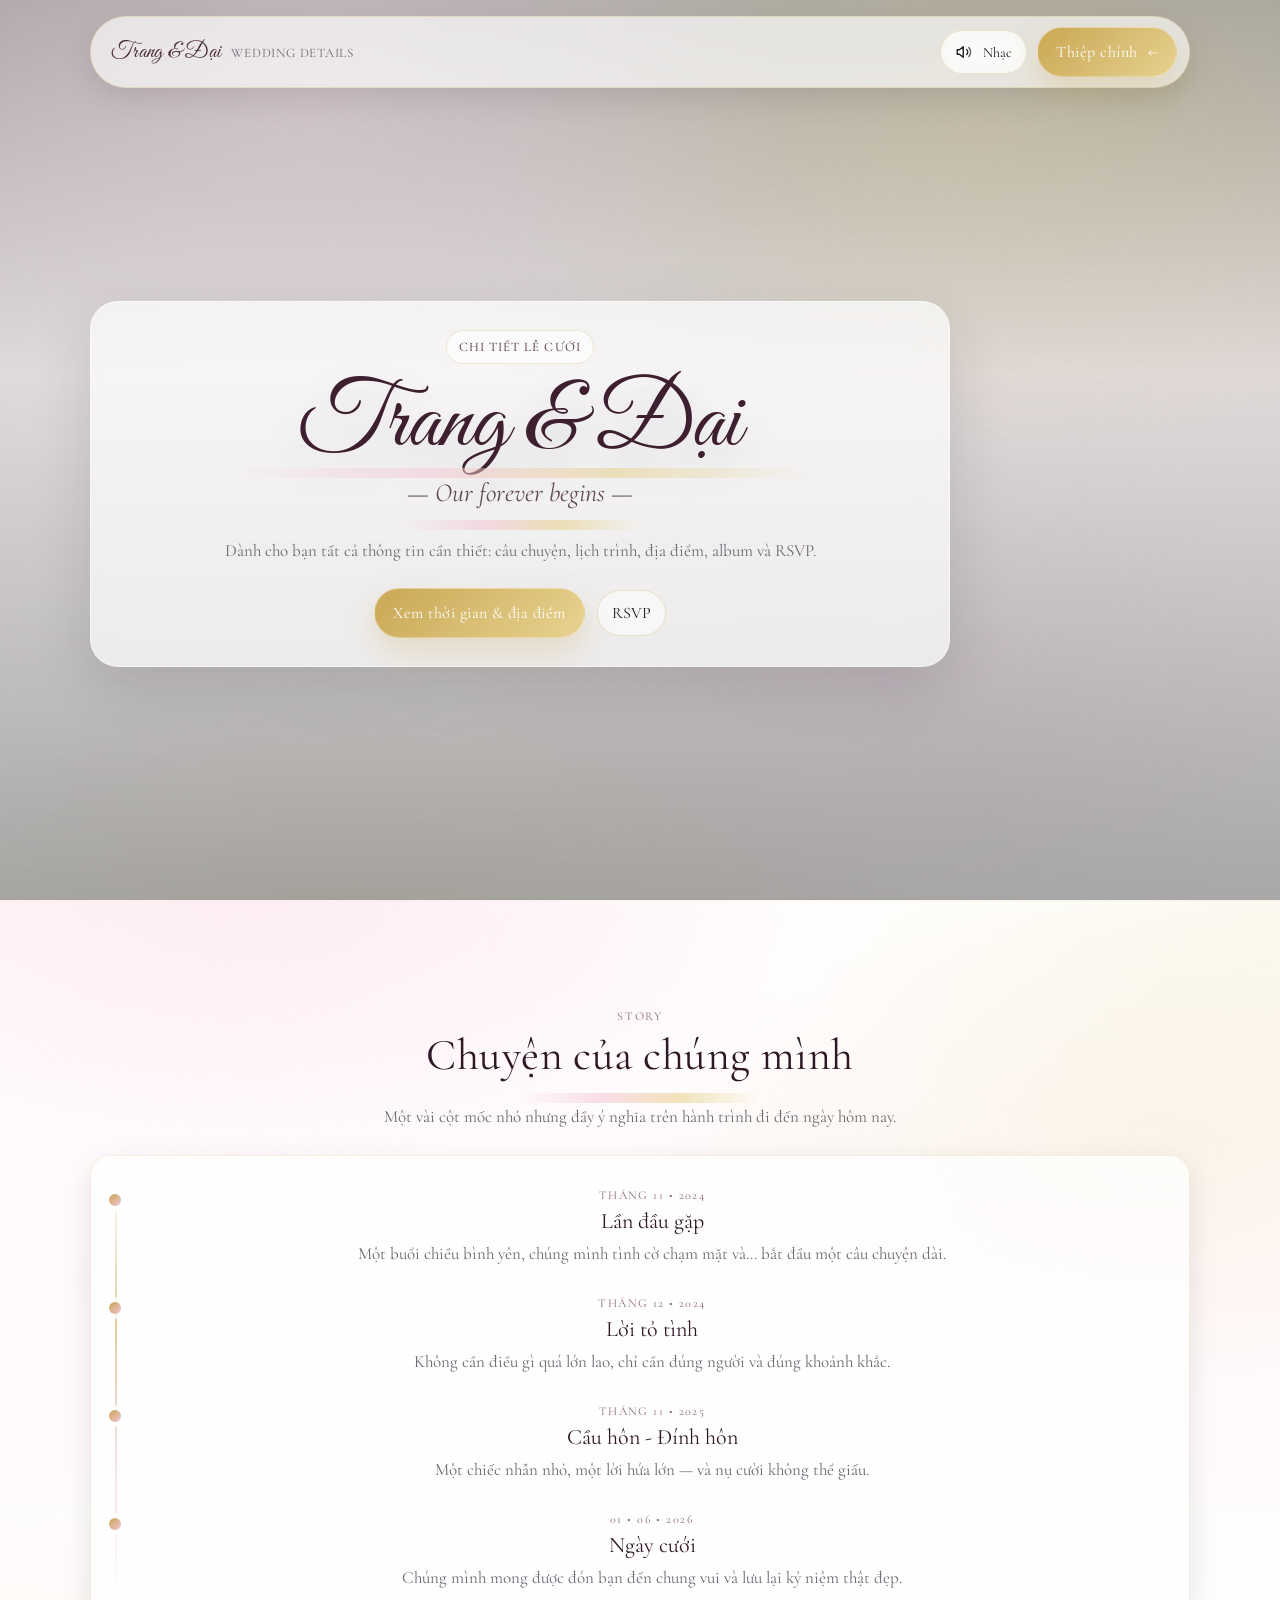
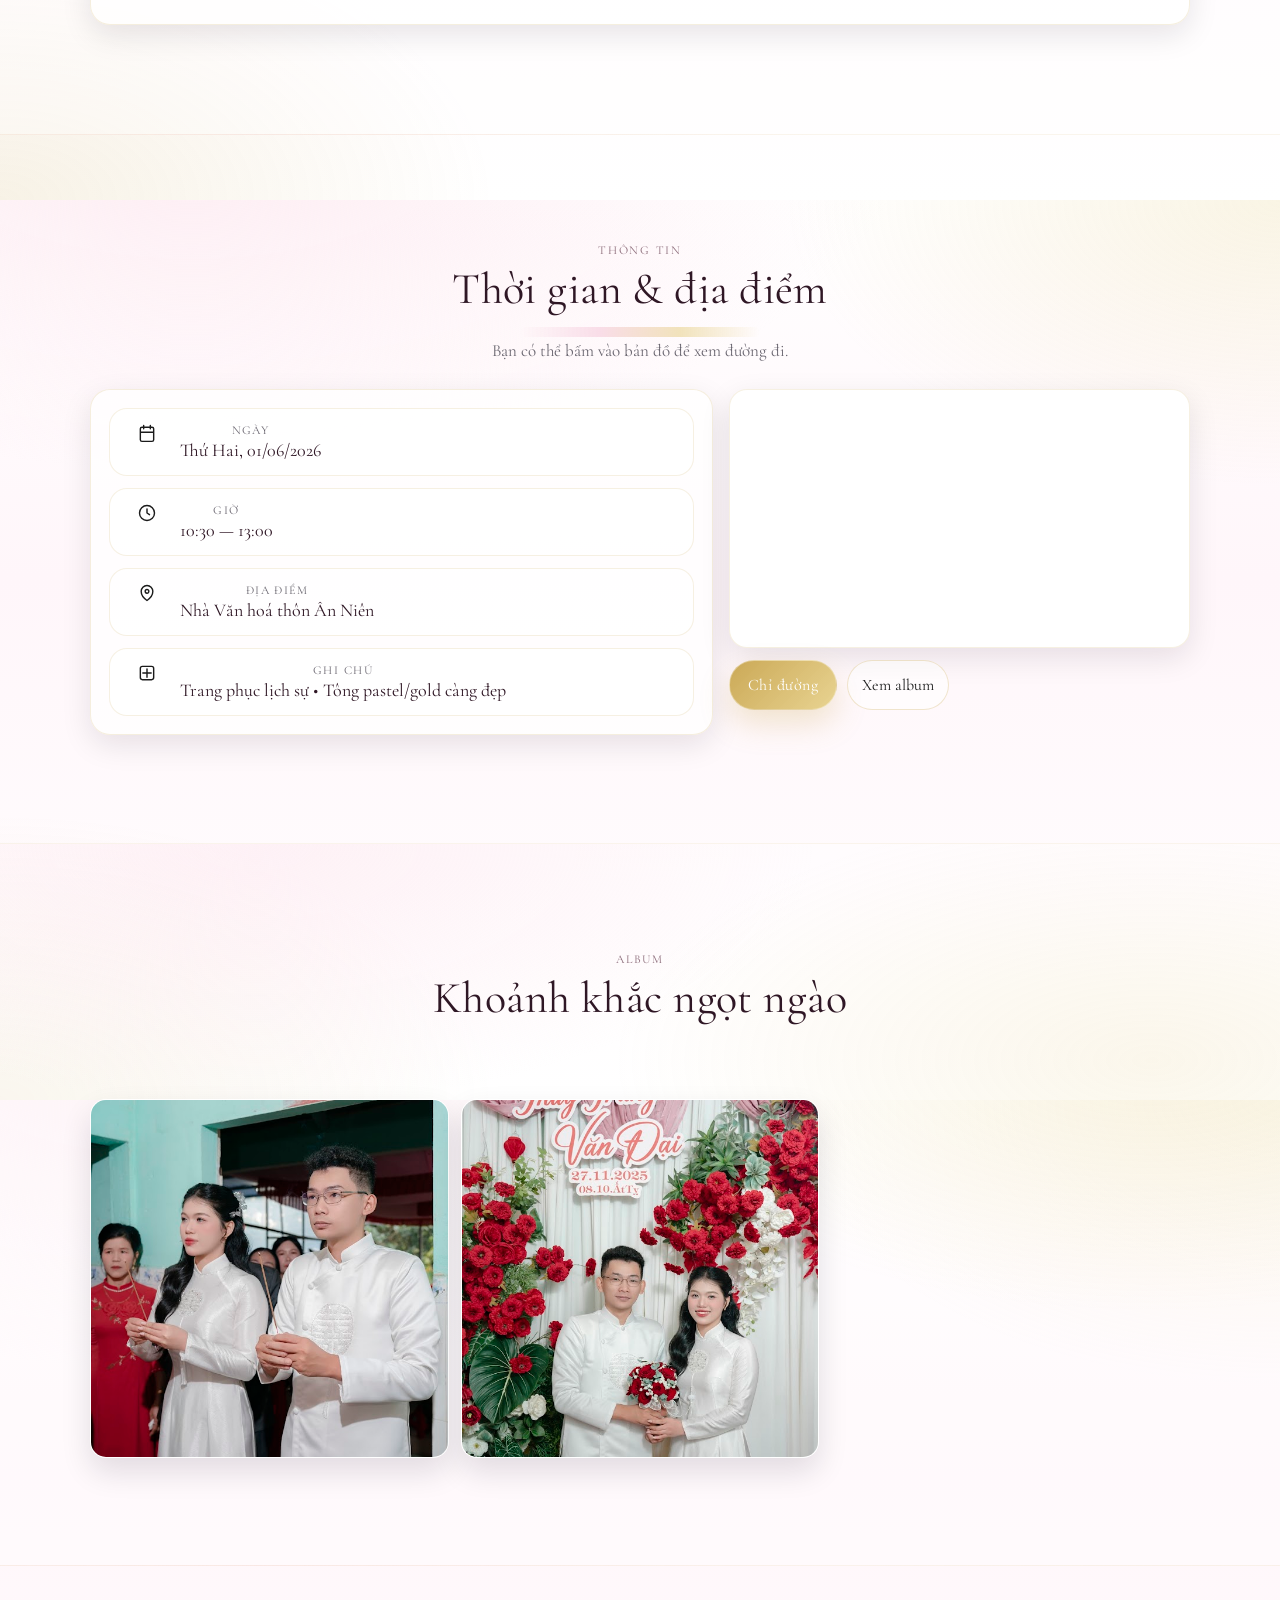
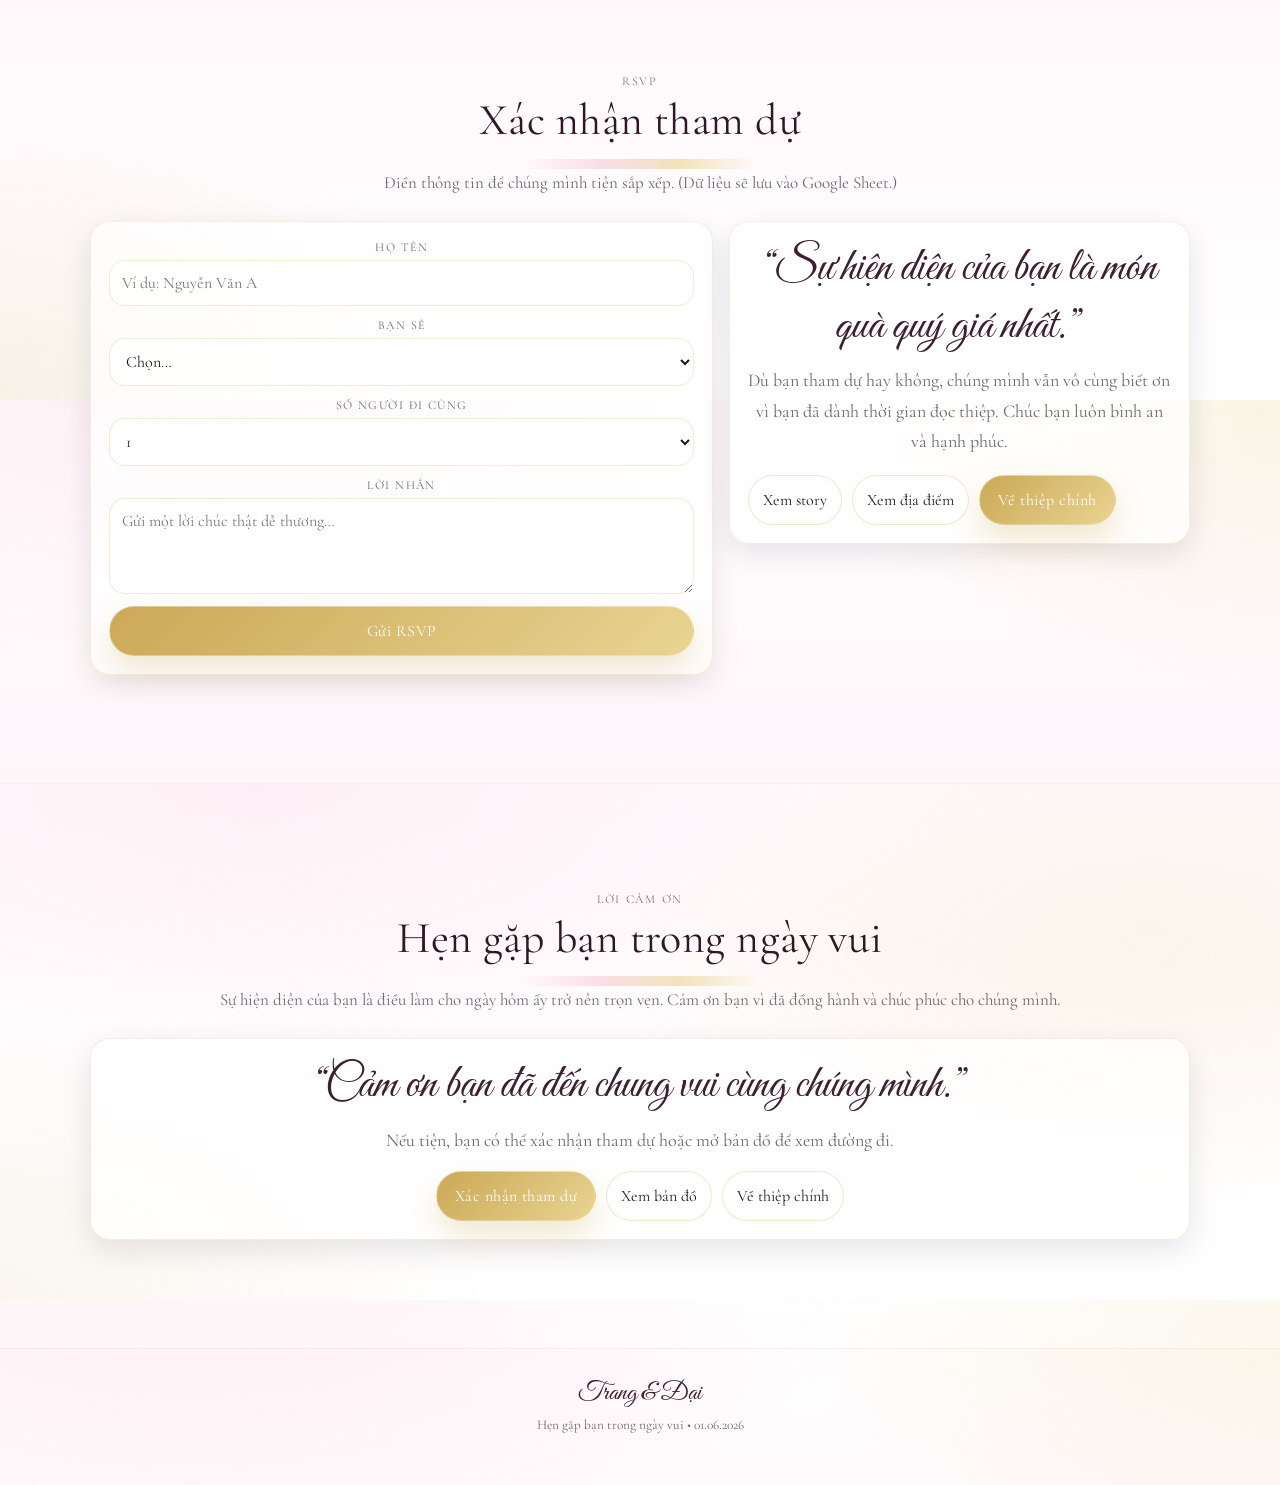
==== commit 677ea71d: "rm: alubum unssed" ====
--- a/detail.html
+++ b/detail.html
@@ -184,12 +184,12 @@
                 <iframe
                   loading="lazy"
                   referrerpolicy="no-referrer-when-downgrade"
-                  src="https://www.google.com/maps?q=Landmark%2081%20Ho%20Chi%20Minh%20City&output=embed"
-                  title="Google Maps"
+                  src="https://www.google.com/maps?q=13.0639649%2C109.280897&amp;z=17&amp;hl=vi&amp;output=embed"
+                  title="Google Maps — Nhà Văn hoá thôn Ân Niên"
                 ></iframe>
               </div>
               <div style="margin-top:12px; display:flex; gap:10px; flex-wrap:wrap;">
-                <a class="btn btn-primary" href="https://www.google.com/maps?q=Landmark%2081%20Ho%20Chi%20Minh%20City" target="_blank" rel="noreferrer">Chỉ đường</a>
+                <a class="btn btn-primary" href="https://maps.app.goo.gl/LfZDD1UBKDFTWpSs7" target="_blank" rel="noreferrer">Chỉ đường</a>
                 <a class="btn btn-ghost" href="#album">Xem album</a>
               </div>
             </div>
@@ -212,21 +212,6 @@
             </div>
             <div class="g-item" data-src="./LAN04990.jpg">
               <img src="./LAN04990.jpg" alt="Ảnh cưới 2" loading="lazy" />
-            </div>
-            <div class="g-item" data-src="https://images.unsplash.com/photo-1523437237164-d442d57cc3c9?auto=format&fit=crop&w=2200&q=80">
-              <img src="https://images.unsplash.com/photo-1523437237164-d442d57cc3c9?auto=format&fit=crop&w=900&q=80" alt="Ảnh cưới 3" loading="lazy" />
-            </div>
-            <div class="g-item" data-src="https://images.unsplash.com/photo-1529634806980-85c3dd6d34ac?auto=format&fit=crop&w=2200&q=80">
-              <img src="https://images.unsplash.com/photo-1529634806980-85c3dd6d34ac?auto=format&fit=crop&w=900&q=80" alt="Ảnh cưới 4" loading="lazy" />
-            </div>
-            <div class="g-item" data-src="https://images.unsplash.com/photo-1520857014576-2c4f4c972b57?auto=format&fit=crop&w=2200&q=80">
-              <img src="https://images.unsplash.com/photo-1520857014576-2c4f4c972b57?auto=format&fit=crop&w=900&q=80" alt="Ảnh cưới 5" loading="lazy" />
-            </div>
-            <div class="g-item" data-src="https://images.unsplash.com/photo-1519741497674-611481863552?auto=format&fit=crop&w=2200&q=80">
-              <img src="https://images.unsplash.com/photo-1519741497674-611481863552?auto=format&fit=crop&w=900&q=80" alt="Ảnh cưới 7" loading="lazy" />
-            </div>
-            <div class="g-item" data-src="https://images.unsplash.com/photo-1521702813222-1943f3fb9c07?auto=format&fit=crop&w=2200&q=80">
-              <img src="https://images.unsplash.com/photo-1521702813222-1943f3fb9c07?auto=format&fit=crop&w=900&q=80" alt="Ảnh cưới 8" loading="lazy" />
             </div>
           </div>
         </div>
@@ -308,7 +293,7 @@
             </p>
             <div style="margin-top:16px; display:flex; gap:10px; justify-content:center; flex-wrap:wrap;">
               <a class="btn btn-primary" href="#rsvp">Xác nhận tham dự</a>
-              <a class="btn btn-ghost" href="#info">Xem bản đồ</a>
+              <a class="btn btn-ghost" href="https://maps.app.goo.gl/LfZDD1UBKDFTWpSs7" target="_blank" rel="noreferrer">Xem bản đồ</a>
               <a class="btn btn-ghost" href="./index.html">Về thiệp chính</a>
             </div>
           </div>
@@ -345,12 +330,7 @@
       </div>
     </div>
 
-    <audio
-      data-audio
-      preload="none"
-      loop
-      src="https://cdn.pixabay.com/download/audio/2022/03/15/audio_2f8130a1e8.mp3?filename=warm-piano-logo-113299.mp3"
-    ></audio>
+    <audio data-audio preload="none"></audio>
 
     <script src="./script.js"></script>
   </body>
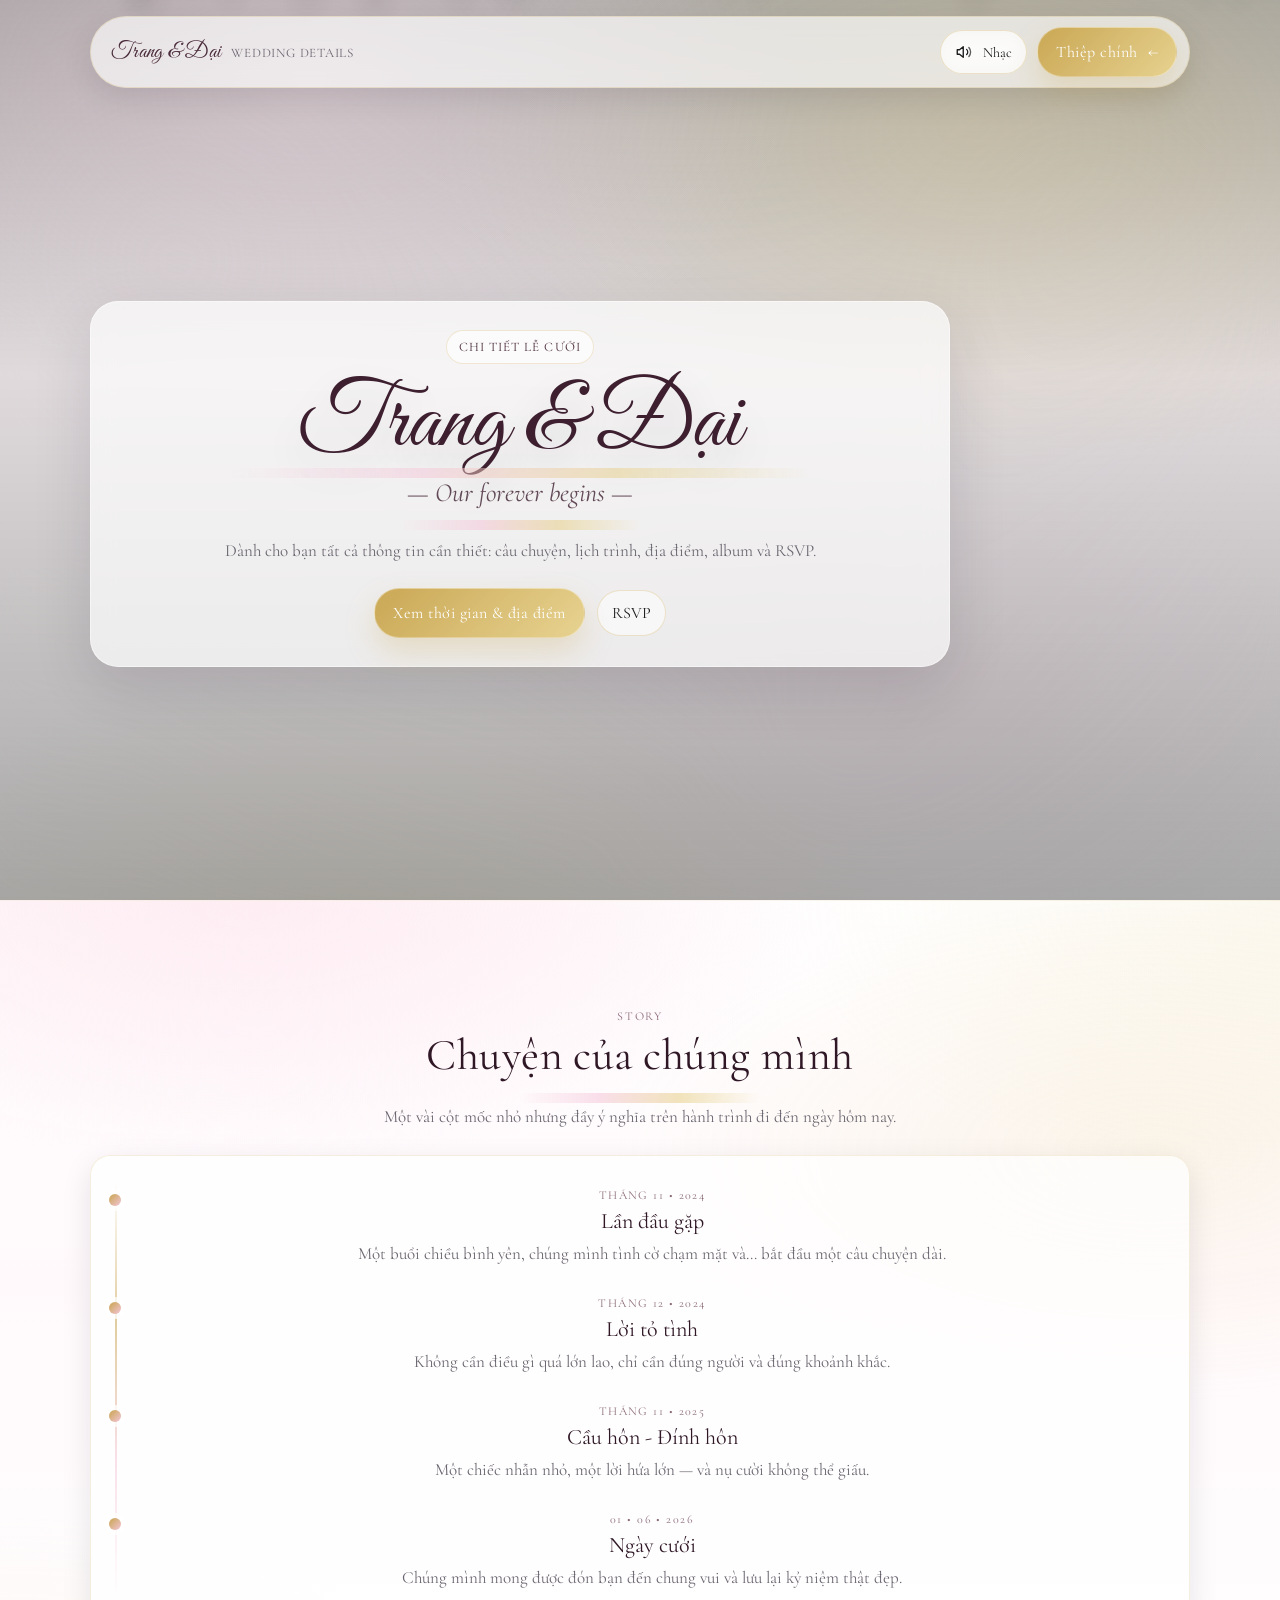
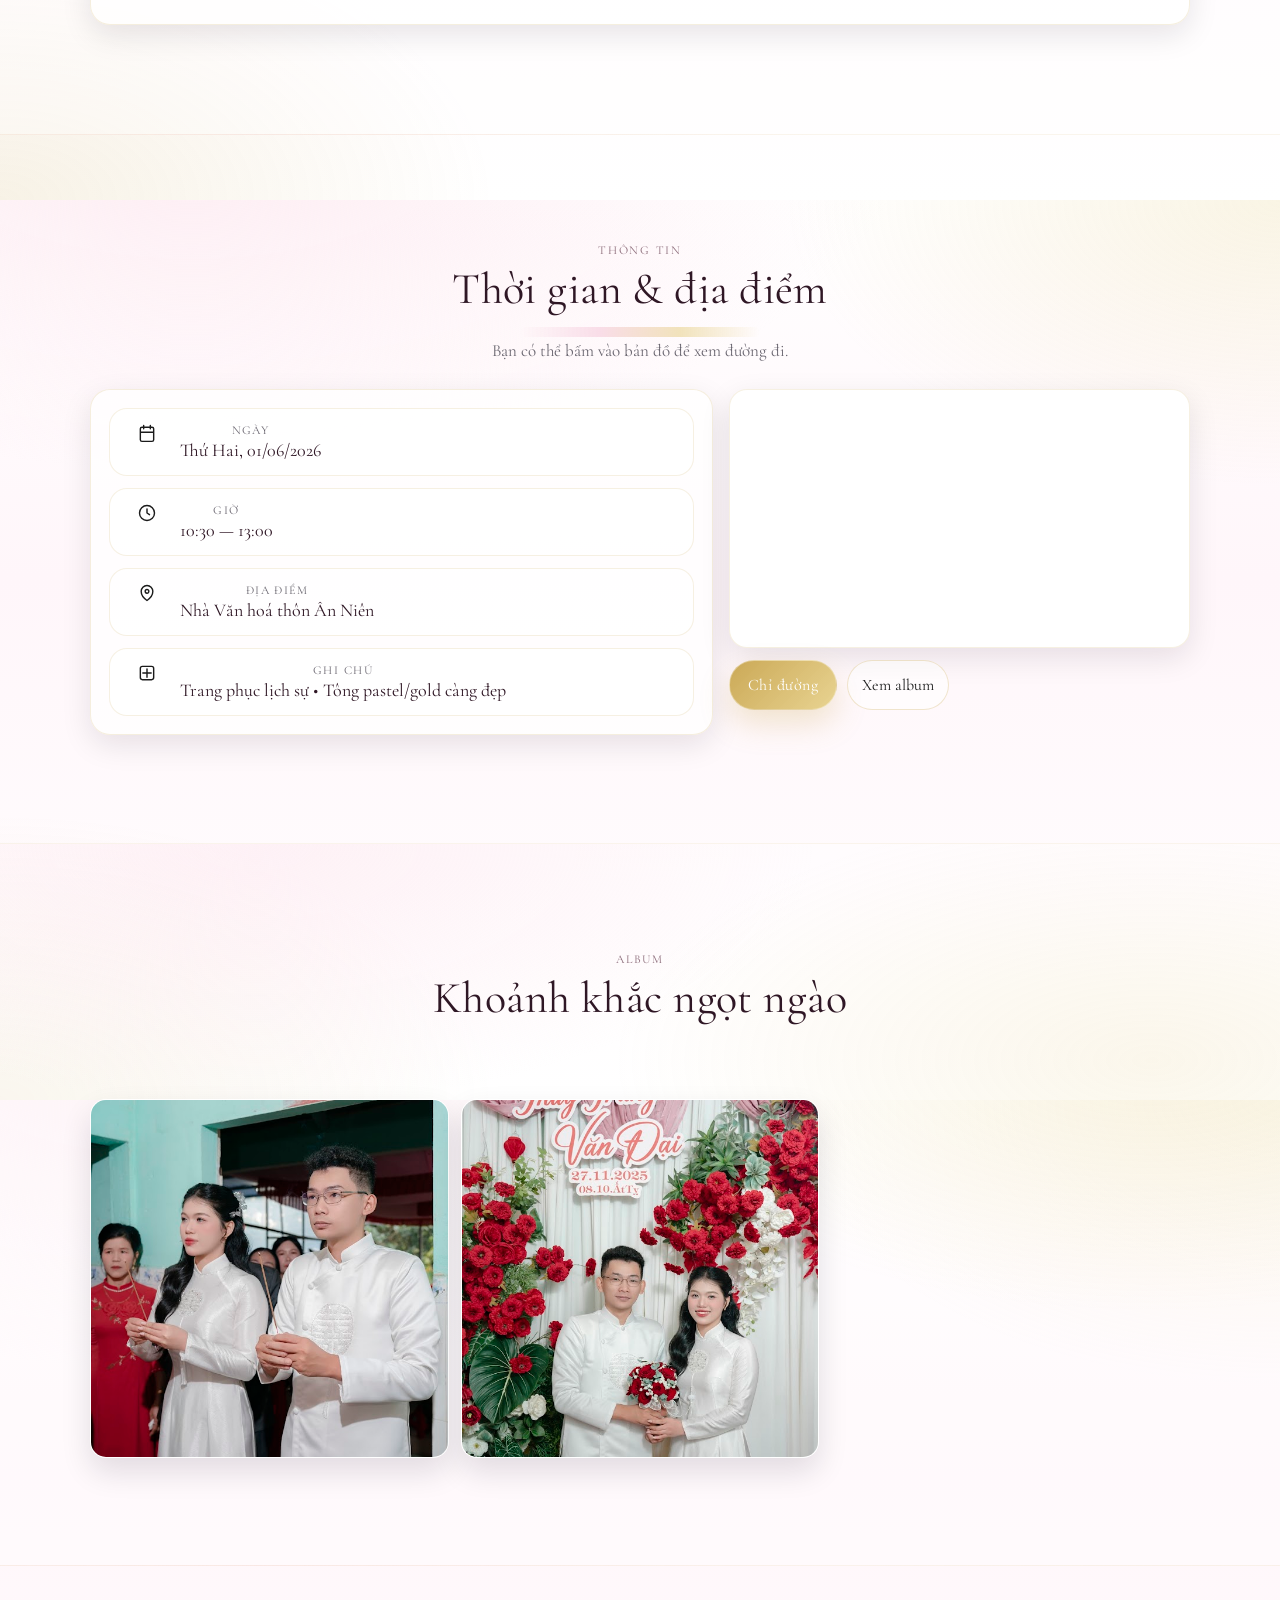
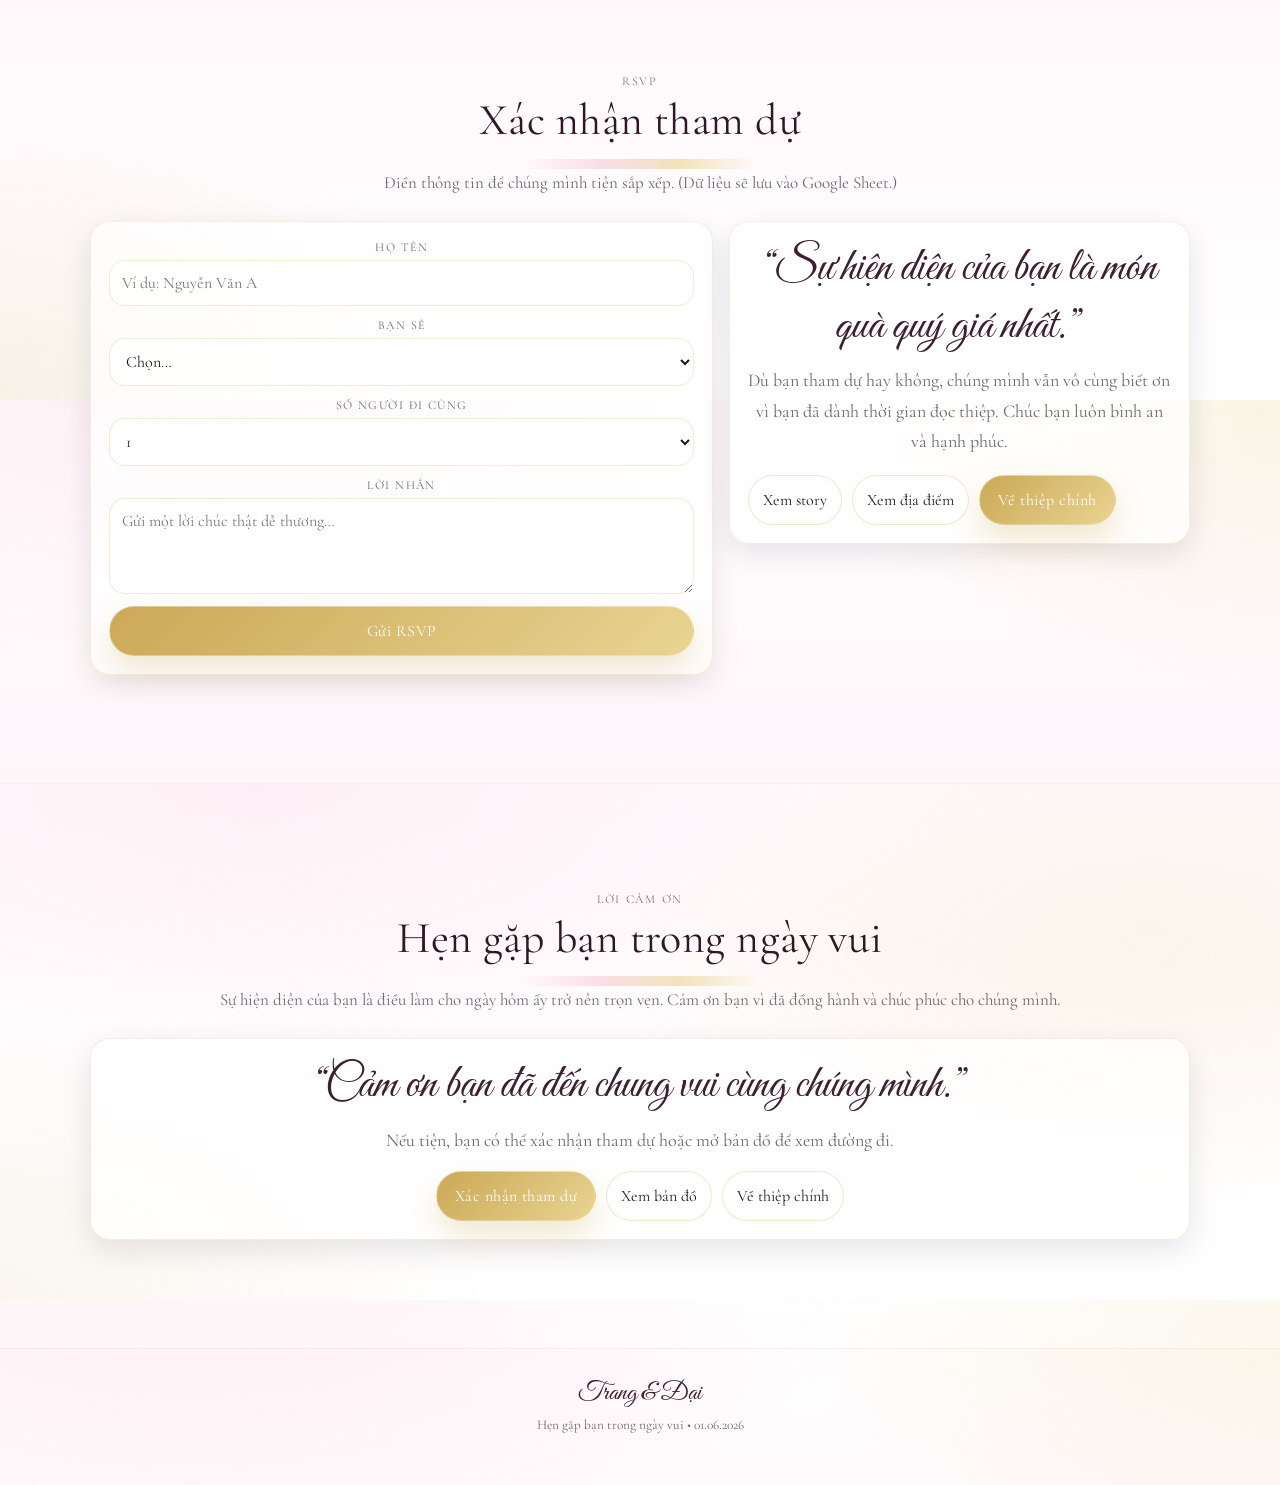
==== commit 20b417a2: "fix: fb og" ====
--- a/detail.html
+++ b/detail.html
@@ -5,6 +5,25 @@
     <meta name="viewport" content="width=device-width, initial-scale=1" />
     <title>Chi Tiết Lễ Cưới | Trang & Đại</title>
     <meta name="description" content="Chi tiết lễ cưới - câu chuyện, thời gian, địa điểm, album ảnh và RSVP." />
+    <link rel="canonical" href="https://wedding-card-online.onrender.com/detail.html" />
+
+    <meta property="og:locale" content="vi_VN" />
+    <meta property="og:type" content="website" />
+    <meta property="og:site_name" content="Thiệp Mời Cưới | Trang & Đại" />
+    <meta property="og:title" content="Chi Tiết Lễ Cưới | Trang & Đại" />
+    <meta property="og:description" content="Chi tiết lễ cưới - câu chuyện, thời gian, địa điểm, album ảnh và RSVP." />
+    <meta property="og:url" content="https://wedding-card-online.onrender.com/detail.html" />
+    <meta property="og:image" content="https://images.unsplash.com/photo-1519741497674-611481863552?auto=format&fit=crop&w=1200&h=630&q=80" />
+    <meta property="og:image:secure_url" content="https://images.unsplash.com/photo-1519741497674-611481863552?auto=format&fit=crop&w=1200&h=630&q=80" />
+    <meta property="og:image:type" content="image/jpeg" />
+    <meta property="og:image:width" content="1200" />
+    <meta property="og:image:height" content="630" />
+    <meta property="og:image:alt" content="Chi tiết thiệp mời cưới Trang & Đại" />
+
+    <meta name="twitter:card" content="summary_large_image" />
+    <meta name="twitter:title" content="Chi Tiết Lễ Cưới | Trang & Đại" />
+    <meta name="twitter:description" content="Chi tiết lễ cưới - câu chuyện, thời gian, địa điểm, album ảnh và RSVP." />
+    <meta name="twitter:image" content="https://images.unsplash.com/photo-1519741497674-611481863552?auto=format&fit=crop&w=1200&h=630&q=80" />
 
     <link rel="preconnect" href="https://fonts.googleapis.com" />
     <link rel="preconnect" href="https://fonts.gstatic.com" crossorigin />
